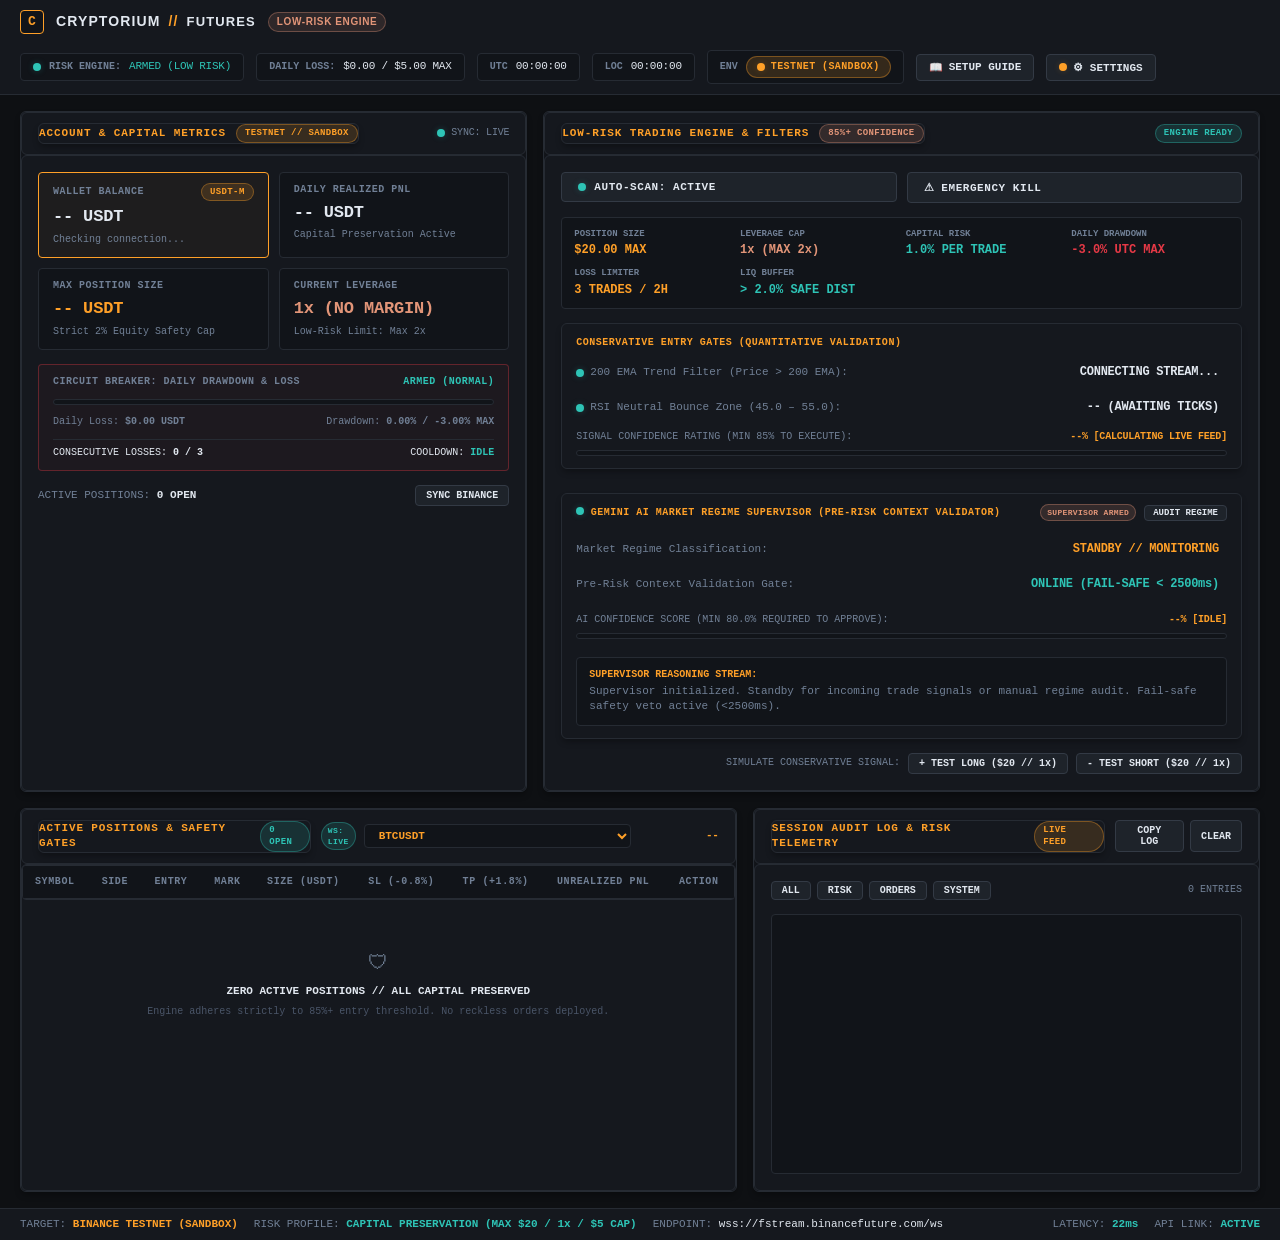
==== public/terminal.html @ e25fa03c "Fixed Gemini AI endpoint for static hosting" ====
<!DOCTYPE html>
<html lang="en">
<head>
  <meta charset="UTF-8">
  <meta name="viewport" content="width=device-width, initial-scale=1.0">
  <title>Cryptorium // Capital Preservation Futures Engine</title>
  <link rel="stylesheet" href="./styles.css">
  <style>
    /* ============================================================
       CRYPTORIUM TERMINAL - CLASSIC FINANCIAL AMBER DARK THEME
       ============================================================ */

    *, *::before, *::after {
      box-sizing: border-box;
      margin: 0;
      padding: 0;
    }

    :root {
      /* Color Palette - Financial Terminal Charcoal & Amber */
      --bg-main: #0e1013;
      --card-bg: #15181e;
      --card-border: #262b33;
      
      --text-primary: #e2e8f0;
      --text-muted: #718096;
      
      --accent-amber: #ffa028;
      --accent-amber-soft: rgba(255, 160, 40, 0.15);
      
      --status-green: #2ec4b6;
      --status-green-soft: rgba(46, 196, 182, 0.15);
      
      --status-red: #e63946;
      --status-red-soft: rgba(230, 57, 70, 0.15);
      
      --btn-bg: #1e232a;
      --btn-border: #333a45;

      /* Financial Terminal Semantic Mappings */
      --bg-primary: var(--bg-main);
      --surface-card: var(--card-bg);
      --surface-card-hover: #1A1F27;
      --surface-elevated: #1D222B;
      --surface-subtle: #111419;
      --border-panel: var(--card-border);
      --border-highlight: #3D4450;
      --border-solid: var(--card-border);
      --border-subtle: #1D222A;
      --text-secondary: var(--text-muted);
      --text-dim: #4A5568;
      --accent-amber-hover: #FFB347;
      --accent-amber-glow: rgba(255, 160, 40, 0.2);
      --accent-terracotta: #E29578;
      --accent-terracotta-hover: #EBB09B;
      --status-positive: var(--status-green);
      --status-positive-glow: rgba(46, 196, 182, 0.25);
      --status-negative: var(--status-red);
      --status-negative-glow: rgba(230, 57, 70, 0.25);

      /* Compatibility aliases for JavaScript & legacy references */
      --bg-black: var(--bg-main);
      --text-white: var(--text-primary);
      --accent-yellow: var(--accent-amber);
      --accent-yellow-hover: #FFB347;
      --accent-magenta: var(--accent-amber);
      --accent-magenta-hover: #FFB347;
      --indicator-green: var(--status-green);
      --indicator-green-glow: rgba(46, 196, 182, 0.25);
      --indicator-red: var(--status-red);
      --indicator-red-glow: rgba(230, 57, 70, 0.25);
      --indicator-amber: var(--accent-amber);

      --font-mono: 'JetBrains Mono', 'SF Mono', 'Fira Code', 'Roboto Mono', Menlo, Monaco, Consolas, monospace;
      --font-sans: -apple-system, BlinkMacSystemFont, 'Segoe UI', Roboto, Helvetica, Arial, sans-serif;
    }

    /* Base Body Styles */
    body {
      background-color: var(--bg-main) !important;
      color: var(--text-primary) !important;
      font-family: -apple-system, BlinkMacSystemFont, 'Segoe UI', Roboto, sans-serif !important;
      font-size: 13px;
      line-height: 1.4;
      min-height: 100vh;
      display: flex;
      flex-direction: column;
      overflow-x: hidden;
      -webkit-font-smoothing: antialiased;
    }

    /* Card & Panel Overhaul */
    .panel, .card, .container, div[class*="panel"], div[class*="card"] {
      background-color: var(--card-bg) !important;
      border: 1px solid var(--card-border) !important;
      border-radius: 6px !important;
      box-shadow: 0 4px 6px -1px rgba(0, 0, 0, 0.3) !important;
    }

    /* Headers & Accents */
    h1, h2, h3, .header-title, .panel-header {
      color: var(--accent-amber) !important;
      letter-spacing: 0.5px !important;
      font-weight: 600 !important;
    }

    /* Badges & Tags */
    .badge, .tag, span[class*="badge"], span[class*="status"] {
      border-radius: 4px !important;
      padding: 4px 8px !important;
      font-size: 0.75rem !important;
      font-weight: 600 !important;
    }

    /* Replace Harsh Neon Pink/Magenta with Amber Soft Pills */
    .badge-magenta, .low-risk-engine, div[class*="LOW-RISK"] {
      background-color: var(--accent-amber-soft) !important;
      color: var(--accent-amber) !important;
      border: 1px solid var(--accent-amber) !important;
    }

    /* Green Status Badges */
    .badge-green, .status-live, .status-armed {
      background-color: var(--status-green-soft) !important;
      color: var(--status-green) !important;
      border: 1px solid var(--status-green) !important;
    }

    /* Red / Circuit Breaker Badges */
    .badge-red, .status-tripped, .status-error {
      background-color: var(--status-red-soft) !important;
      color: var(--status-red) !important;
      border: 1px solid var(--status-red) !important;
    }

    /* Console Log Container */
    .console-log, #console-log, .log-container {
      background-color: #090a0c !important;
      border: 1px solid var(--card-border) !important;
      color: var(--text-primary) !important;
      border-radius: 4px !important;
    }

    /* Buttons */
    button {
      background-color: var(--btn-bg) !important;
      color: var(--text-primary) !important;
      border: 1px solid var(--btn-border) !important;
      border-radius: 4px !important;
      transition: all 0.2s ease !important;
    }

    button:hover {
      background-color: var(--card-border) !important;
      border-color: var(--accent-amber) !important;
      color: var(--accent-amber) !important;
    }

    /* Remove Stark Neon Yellow Outlines */
    * {
      outline-color: var(--accent-amber) !important;
    }

    /* Monospace Utility */
    .mono {
      font-family: var(--font-mono);
      font-variant-numeric: tabular-nums;
      letter-spacing: -0.02em;
    }

    /* Status LED Indicators */
    .led {
      width: 8px;
      height: 8px;
      border-radius: 50%;
      display: inline-block;
      position: relative;
      flex-shrink: 0;
    }

    .led.led-green {
      background-color: var(--status-positive);
      box-shadow: 0 0 6px var(--status-positive-glow);
    }

    .led.led-red {
      background-color: var(--status-negative);
      box-shadow: 0 0 6px var(--status-negative-glow);
    }

    .led.led-amber {
      background-color: var(--accent-amber);
      box-shadow: 0 0 6px var(--accent-amber-glow);
    }

    .led.pulse {
      animation: ledPulse 1.6s infinite ease-in-out;
    }

    @keyframes ledPulse {
      0%, 100% { opacity: 1; transform: scale(1); }
      50% { opacity: 0.45; transform: scale(0.85); }
    }

    /* Top Terminal Header */
    #topHeader {
      background-color: var(--surface-card);
      border-bottom: 1px solid var(--border-panel);
      padding: 10px 20px;
      display: flex;
      flex-wrap: wrap;
      align-items: center;
      justify-content: space-between;
      gap: 16px;
      position: sticky;
      top: 0;
      z-index: 50;
    }

    .header-branding {
      display: flex;
      align-items: center;
      gap: 12px;
    }

    .logo-symbol {
      width: 24px;
      height: 24px;
      border: 1px solid var(--accent-amber);
      background: var(--surface-subtle);
      border-radius: 4px;
      display: flex;
      align-items: center;
      justify-content: center;
      font-family: var(--font-mono);
      font-weight: 800;
      color: var(--accent-amber);
      font-size: 13px;
    }

    .logo-text {
      font-size: 14px;
      font-weight: 800;
      letter-spacing: 0.08em;
      color: var(--text-primary);
      text-transform: uppercase;
      display: flex;
      align-items: center;
      gap: 8px;
    }

    .logo-accent {
      color: var(--accent-amber);
    }

    .logo-sub {
      font-size: 10px;
      color: var(--accent-terracotta);
      font-weight: 700;
      letter-spacing: 0.06em;
      border: 1px solid rgba(226, 149, 120, 0.35);
      padding: 2px 8px;
      border-radius: 9999px;
      background: rgba(226, 149, 120, 0.12);
    }

    .header-telemetry {
      display: flex;
      align-items: center;
      gap: 12px;
      flex-wrap: wrap;
    }

    .telemetry-item {
      display: flex;
      align-items: center;
      gap: 8px;
      background: var(--surface-subtle);
      border: 1px solid var(--border-panel);
      padding: 5px 12px;
      border-radius: 4px;
      font-size: 11px;
      font-family: var(--font-mono);
      transition: border-color 0.15s ease;
    }

    .telemetry-label {
      color: var(--text-secondary);
      font-weight: 600;
      text-transform: uppercase;
      font-size: 10px;
    }

    .telemetry-value {
      color: var(--text-primary);
      font-weight: 600;
    }

    /* Main Page Environment Indicator Badge */
    .telemetry-env {
      cursor: pointer;
      user-select: none;
    }

    .telemetry-env:hover {
      border-color: var(--border-highlight);
    }

    /* Status Badges - Soft Pill Badges */
    .env-badge {
      display: inline-flex;
      align-items: center;
      gap: 6px;
      padding: 3px 10px;
      border-radius: 9999px;
      font-family: var(--font-mono);
      font-size: 10px;
      font-weight: 700;
      letter-spacing: 0.04em;
      text-transform: uppercase;
    }

    .env-badge-testnet {
      background-color: rgba(255, 160, 40, 0.15);
      border: 1px solid rgba(255, 160, 40, 0.35);
      color: var(--accent-amber);
    }

    .env-badge-prod {
      background-color: rgba(230, 57, 70, 0.15);
      border: 1px solid rgba(230, 57, 70, 0.35);
      color: var(--status-negative);
    }

    .settings-toggle-btn {
      background: var(--surface-subtle);
      border: 1px solid var(--border-panel);
      color: var(--accent-amber);
      padding: 6px 12px;
      border-radius: 4px;
      cursor: pointer;
      font-size: 11px;
      font-family: var(--font-mono);
      font-weight: 700;
      display: flex;
      align-items: center;
      gap: 6px;
      transition: all 0.15s ease;
    }

    .settings-toggle-btn:hover {
      border-color: var(--accent-amber);
      background: var(--surface-elevated);
      color: #ffffff;
    }

    /* Main Dashboard Layout */
    #mainContent {
      flex: 1;
      padding: 16px 20px;
      display: grid;
      grid-template-columns: repeat(12, 1fr);
      gap: 16px;
      max-width: 1720px;
      width: 100%;
      margin: 0 auto;
    }

    /* Card Containers */
    .card {
      background-color: var(--surface-card);
      border: 1px solid var(--border-panel);
      border-radius: 4px;
      display: flex;
      flex-direction: column;
      overflow: hidden;
      transition: border-color 0.15s ease;
    }

    .card:hover {
      border-color: var(--border-highlight);
    }

    .card-header {
      background-color: var(--surface-card);
      border-bottom: 1px solid var(--border-panel);
      padding: 10px 16px;
      display: flex;
      align-items: center;
      justify-content: space-between;
      gap: 10px;
    }

    .card-title-group {
      display: flex;
      align-items: center;
      gap: 10px;
    }

    .card-title {
      font-size: 11px;
      font-weight: 800;
      letter-spacing: 0.08em;
      color: var(--accent-amber);
      text-transform: uppercase;
      font-family: var(--font-mono);
    }

    .card-tag {
      font-size: 9px;
      font-family: var(--font-mono);
      font-weight: 700;
      padding: 2px 8px;
      border-radius: 9999px;
      letter-spacing: 0.04em;
      display: inline-flex;
      align-items: center;
      gap: 4px;
      text-transform: uppercase;
    }

    .card-tag-yellow, .card-tag-amber {
      background: rgba(255, 160, 40, 0.15);
      border: 1px solid rgba(255, 160, 40, 0.35);
      color: var(--accent-amber);
    }

    .card-tag-magenta, .card-tag-terracotta {
      background: rgba(226, 149, 120, 0.15);
      border: 1px solid rgba(226, 149, 120, 0.35);
      color: var(--accent-terracotta);
    }

    .card-tag-green {
      background: rgba(46, 196, 182, 0.15);
      border: 1px solid rgba(46, 196, 182, 0.35);
      color: var(--status-positive);
    }

    .card-tag-red {
      background: rgba(230, 57, 70, 0.15);
      border: 1px solid rgba(230, 57, 70, 0.35);
      color: var(--status-negative);
    }

    .card-body {
      padding: 16px;
      flex: 1;
      display: flex;
      flex-direction: column;
      gap: 14px;
    }

    /* Grid Span Assignments */
    #cardAccountMetrics { grid-column: span 12; }
    #cardRiskEngine { grid-column: span 12; }
    #cardPositions { grid-column: span 12; }
    #cardAuditLogs { grid-column: span 12; }

    @media (min-width: 1080px) {
      #cardAccountMetrics { grid-column: span 5; }
      #cardRiskEngine { grid-column: span 7; }
      #cardPositions { grid-column: span 7; }
      #cardAuditLogs { grid-column: span 5; }
    }

    @media (min-width: 1440px) {
      #cardAccountMetrics { grid-column: span 4; }
      #cardRiskEngine { grid-column: span 8; }
      #cardPositions { grid-column: span 7; }
      #cardAuditLogs { grid-column: span 5; }
    }

    /* Metric Grid Boxes */
    .metric-grid {
      display: grid;
      grid-template-columns: repeat(2, 1fr);
      gap: 10px;
    }

    .metric-box {
      background: var(--surface-subtle);
      border: 1px solid var(--border-panel);
      padding: 10px 14px;
      border-radius: 4px;
      display: flex;
      flex-direction: column;
      gap: 4px;
      transition: border-color 0.15s ease;
    }

    /* Solid amber ONLY for active highlight card */
    .metric-box.highlight-box {
      border: 1px solid var(--accent-amber);
      background: rgba(255, 160, 40, 0.04);
    }

    .metric-box.danger-box {
      border: 1px solid rgba(230, 57, 70, 0.35);
      background: rgba(230, 57, 70, 0.04);
    }

    .metric-label {
      font-size: 10px;
      text-transform: uppercase;
      letter-spacing: 0.05em;
      color: var(--text-secondary);
      font-family: var(--font-mono);
      font-weight: 600;
      display: flex;
      align-items: center;
      justify-content: space-between;
    }

    /* Large numeric values: Off-white #E2E8F0 with subtle weight */
    .metric-val {
      font-size: 17px;
      font-weight: 700;
      color: var(--text-primary);
      font-family: var(--font-mono);
      letter-spacing: -0.01em;
    }

    .metric-val.green { color: var(--status-positive); }
    .metric-val.red { color: var(--status-negative); }
    .metric-val.yellow { color: var(--accent-amber); }
    .metric-val.magenta { color: var(--accent-terracotta); }

    .metric-sub {
      font-size: 10px;
      color: var(--text-secondary);
      font-family: var(--font-mono);
    }

    /* Progress & Circuit Breaker Bars */
    .progress-track {
      width: 100%;
      height: 6px;
      background: var(--surface-subtle);
      border: 1px solid var(--border-panel);
      border-radius: 9999px;
      overflow: hidden;
      position: relative;
    }

    .progress-fill {
      height: 100%;
      background: var(--accent-amber);
      border-radius: 9999px;
      transition: width 0.3s ease, background 0.3s ease;
    }

    .progress-fill.danger {
      background: var(--status-negative);
    }

    /* Primary Action Buttons */
    .btn-action-row {
      display: flex;
      align-items: center;
      gap: 10px;
      flex-wrap: wrap;
    }

    .btn-control {
      font-family: var(--font-mono);
      font-size: 11px;
      font-weight: 700;
      letter-spacing: 0.05em;
      padding: 8px 16px;
      border-radius: 4px;
      cursor: pointer;
      display: inline-flex;
      align-items: center;
      gap: 8px;
      text-transform: uppercase;
      transition: all 0.15s ease;
    }

    .btn-auto-scan {
      background: var(--surface-subtle);
      border: 1px solid var(--accent-amber);
      color: var(--accent-amber);
      flex: 1;
      min-width: 160px;
    }

    .btn-auto-scan:hover {
      background: rgba(255, 160, 40, 0.12);
    }

    .btn-auto-scan.active {
      background: var(--accent-amber);
      color: var(--bg-primary);
      border-color: var(--accent-amber);
    }

    .btn-emergency-kill {
      background: var(--surface-subtle);
      border: 1px solid var(--status-negative);
      color: var(--status-negative);
      flex: 1;
      min-width: 160px;
    }

    .btn-emergency-kill:hover {
      background: var(--status-negative);
      color: #ffffff;
      box-shadow: 0 0 12px var(--status-negative-glow);
    }

    .btn-subtle {
      background: var(--surface-card);
      border: 1px solid var(--border-panel);
      color: var(--text-primary);
      font-family: var(--font-mono);
      font-size: 10px;
      font-weight: 600;
      padding: 4px 10px;
      border-radius: 4px;
      cursor: pointer;
      transition: all 0.15s ease;
    }

    .btn-subtle:hover {
      border-color: var(--accent-amber);
      color: var(--accent-amber);
    }

    /* Risk Rules Box (Low-Risk Model Display) */
    .rules-grid {
      display: grid;
      grid-template-columns: repeat(auto-fit, minmax(130px, 1fr));
      gap: 8px;
      background: var(--surface-subtle);
      border: 1px solid var(--border-panel);
      padding: 10px 12px;
      border-radius: 4px;
    }

    .rule-chip {
      display: flex;
      flex-direction: column;
      gap: 2px;
    }

    .rule-title {
      font-size: 9px;
      font-weight: 700;
      color: var(--text-secondary);
      text-transform: uppercase;
      font-family: var(--font-mono);
    }

    .rule-val {
      font-size: 12px;
      font-weight: 700;
      color: var(--accent-amber);
      font-family: var(--font-mono);
    }

    .rule-val.magenta {
      color: var(--accent-terracotta);
    }

    .rule-val.green {
      color: var(--status-positive);
    }

    /* Entry Filter & Confidence Indicator */
    .filter-panel {
      background: var(--surface-subtle);
      border: 1px solid var(--border-panel);
      padding: 12px 14px;
      border-radius: 4px;
      display: flex;
      flex-direction: column;
      gap: 10px;
    }

    .filter-row {
      display: flex;
      align-items: center;
      justify-content: space-between;
      font-family: var(--font-mono);
      font-size: 11px;
    }

    .filter-name {
      color: var(--text-secondary);
      display: flex;
      align-items: center;
      gap: 6px;
    }

    .filter-status {
      font-weight: 700;
    }

    .filter-status.green { color: var(--status-positive); }
    .filter-status.yellow { color: var(--accent-amber); }
    .filter-status.red { color: var(--status-negative); }

    .confidence-meter-wrap {
      display: flex;
      flex-direction: column;
      gap: 6px;
    }

    .confidence-meter-header {
      display: flex;
      align-items: center;
      justify-content: space-between;
      font-size: 10px;
      font-family: var(--font-mono);
    }

    .confidence-val {
      font-weight: 700;
      color: var(--accent-amber);
    }

    /* High-Density Positions Table */
    .table-container {
      width: 100%;
      overflow-x: auto;
      border: 1px solid var(--border-panel);
      background: var(--surface-card);
      border-radius: 4px;
    }

    table.terminal-table {
      width: 100%;
      border-collapse: collapse;
      font-family: var(--font-mono);
      font-size: 11px;
      text-align: left;
    }

    table.terminal-table th {
      background: var(--surface-subtle);
      color: var(--text-secondary);
      font-weight: 700;
      font-size: 10px;
      letter-spacing: 0.06em;
      text-transform: uppercase;
      padding: 9px 12px;
      border-bottom: 1px solid var(--border-panel);
      white-space: nowrap;
    }

    table.terminal-table td {
      padding: 10px 12px;
      border-bottom: 1px solid #1C212A;
      color: var(--text-primary);
      white-space: nowrap;
    }

    table.terminal-table tr:hover td {
      background: var(--surface-card-hover);
    }

    .side-badge {
      font-size: 9px;
      font-weight: 700;
      padding: 2px 8px;
      border-radius: 9999px;
      text-transform: uppercase;
      letter-spacing: 0.04em;
    }

    .side-badge.long {
      background: rgba(46, 196, 182, 0.15);
      border: 1px solid rgba(46, 196, 182, 0.35);
      color: var(--status-positive);
    }

    .side-badge.short {
      background: rgba(230, 57, 70, 0.15);
      border: 1px solid rgba(230, 57, 70, 0.35);
      color: var(--status-negative);
    }

    .btn-close-pos {
      background: transparent;
      border: 1px solid var(--border-panel);
      color: var(--text-secondary);
      font-family: var(--font-mono);
      font-size: 9px;
      font-weight: 700;
      padding: 3px 8px;
      border-radius: 3px;
      cursor: pointer;
      transition: all 0.15s ease;
    }

    .btn-close-pos:hover {
      border-color: var(--status-negative);
      color: var(--status-negative);
      background: rgba(230, 57, 70, 0.1);
    }

    .empty-state {
      padding: 36px 16px;
      text-align: center;
      color: var(--text-secondary);
      font-family: var(--font-mono);
      font-size: 11px;
      display: flex;
      flex-direction: column;
      align-items: center;
      gap: 6px;
    }

    .empty-state-icon {
      font-size: 20px;
      color: var(--text-muted);
    }

    /* Console-Style Scrolling Session Audit Log */
    .audit-terminal {
      background: var(--surface-subtle);
      border: 1px solid var(--border-panel);
      padding: 10px 14px;
      border-radius: 4px;
      height: 260px;
      overflow-y: auto;
      font-family: var(--font-mono);
      font-size: 11px;
      display: flex;
      flex-direction: column;
      gap: 6px;
    }

    .log-line {
      display: flex;
      align-items: flex-start;
      gap: 8px;
      line-height: 1.4;
      word-break: break-all;
    }

    .log-time {
      color: var(--text-dim);
      flex-shrink: 0;
      font-size: 10px;
    }

    .log-tag {
      font-size: 9px;
      font-weight: 700;
      padding: 1px 6px;
      border-radius: 9999px;
      flex-shrink: 0;
      letter-spacing: 0.04em;
    }

    .log-tag.SYSTEM { background: rgba(113, 128, 150, 0.15); color: var(--text-secondary); border: 1px solid rgba(113, 128, 150, 0.25); }
    .log-tag.SCAN   { background: rgba(255, 160, 40, 0.15); color: var(--accent-amber); border: 1px solid rgba(255, 160, 40, 0.25); }
    .log-tag.RISK   { background: rgba(226, 149, 120, 0.15); color: var(--accent-terracotta); border: 1px solid rgba(226, 149, 120, 0.25); }
    .log-tag.ORDER  { background: rgba(46, 196, 182, 0.15); color: var(--status-positive); border: 1px solid rgba(46, 196, 182, 0.25); }
    .log-tag.KILL   { background: rgba(230, 57, 70, 0.15); color: var(--status-negative); border: 1px solid rgba(230, 57, 70, 0.25); }
    .log-tag.AUTH   { background: rgba(255, 160, 40, 0.12); color: var(--text-primary); border: 1px solid rgba(255, 160, 40, 0.25); }
    .log-tag.AI     { background: rgba(226, 149, 120, 0.15); color: var(--accent-terracotta); border: 1px solid rgba(226, 149, 120, 0.25); }

    .log-msg {
      color: var(--text-primary);
      flex: 1;
    }

    .log-msg.warn { color: var(--accent-amber); }
    .log-msg.danger { color: var(--status-negative); font-weight: 700; }
    .log-msg.success { color: var(--status-positive); }
    .log-msg.info { color: #A0AEC0; }

    /* Controls row in Card 4 */
    .log-controls {
      display: flex;
      align-items: center;
      justify-content: space-between;
      gap: 8px;
      flex-wrap: wrap;
    }

    .log-filters {
      display: flex;
      gap: 6px;
    }

    .log-filter-btn {
      background: var(--surface-subtle);
      border: 1px solid var(--border-panel);
      color: var(--text-secondary);
      font-family: var(--font-mono);
      font-size: 10px;
      font-weight: 700;
      padding: 3px 10px;
      border-radius: 9999px;
      cursor: pointer;
      transition: all 0.15s ease;
    }

    .log-filter-btn:hover {
      border-color: var(--border-highlight);
      color: var(--text-primary);
    }

    /* Active filter tab: Solid amber highlight */
    .log-filter-btn.active {
      border-color: var(--accent-amber);
      color: var(--accent-amber);
      background: rgba(255, 160, 40, 0.12);
    }

    /* Symbol Selector Dropdown */
    .symbol-select-wrap {
      display: flex;
      align-items: center;
      gap: 8px;
    }

    .terminal-select {
      background: var(--surface-subtle);
      border: 1px solid var(--border-panel);
      color: var(--accent-amber);
      font-family: var(--font-mono);
      font-size: 11px;
      font-weight: 700;
      padding: 4px 10px;
      border-radius: 4px;
      outline: none;
      cursor: pointer;
    }

    .terminal-select:focus {
      border-color: var(--accent-amber);
    }

    /* System Status Bar (Bottom) */
    #systemStatusBar {
      background-color: var(--surface-card);
      border-top: 1px solid var(--border-panel);
      padding: 8px 20px;
      display: flex;
      align-items: center;
      justify-content: space-between;
      font-family: var(--font-mono);
      font-size: 11px;
      color: var(--text-secondary);
      gap: 16px;
      flex-wrap: wrap;
      margin-top: auto;
    }

    .status-left, .status-right {
      display: flex;
      align-items: center;
      gap: 16px;
      flex-wrap: wrap;
    }

    /* Dedicated Settings Modal Overlay & Drawer */
    .settings-modal-overlay {
      position: fixed;
      inset: 0;
      background: rgba(14, 16, 19, 0.88);
      backdrop-filter: blur(6px);
      -webkit-backdrop-filter: blur(6px);
      display: flex;
      align-items: center;
      justify-content: center;
      z-index: 9999;
      opacity: 0;
      pointer-events: none;
      transition: opacity 0.15s ease;
      padding: 16px;
    }

    .settings-modal-overlay.open {
      opacity: 1;
      pointer-events: auto;
    }

    /* Onboarding Setup Modal Overlay (#0E1013 with 85% opacity backdrop) */
    .onboarding-modal-overlay {
      position: fixed;
      inset: 0;
      background: rgba(14, 16, 19, 0.88);
      backdrop-filter: blur(6px);
      -webkit-backdrop-filter: blur(6px);
      display: flex;
      align-items: center;
      justify-content: center;
      z-index: 10001;
      opacity: 0;
      pointer-events: none;
      transition: opacity 0.2s ease;
      padding: 16px;
    }

    .onboarding-modal-overlay.open {
      opacity: 1;
      pointer-events: auto;
    }

    .onboarding-modal-card {
      background: var(--surface-card);
      border: 1px solid var(--border-panel);
      border-radius: 6px;
      width: 100%;
      max-width: 680px;
      max-height: 90vh;
      box-shadow: 0 25px 50px -12px rgba(0, 0, 0, 0.75), 0 0 0 1px var(--border-panel);
      display: flex;
      flex-direction: column;
      overflow: hidden;
      transform: translateY(16px) scale(0.98);
      transition: transform 0.2s cubic-bezier(0.16, 1, 0.3, 1);
    }

    .onboarding-modal-overlay.open .onboarding-modal-card {
      transform: translateY(0) scale(1);
    }

    .onboarding-header {
      display: flex;
      align-items: center;
      justify-content: space-between;
      padding: 16px 20px;
      background: var(--surface-card);
      border-bottom: 1px solid var(--border-panel);
    }

    .onboarding-tag {
      font-size: 10px;
      font-weight: 700;
      letter-spacing: 0.08em;
      color: var(--accent-terracotta);
      font-family: var(--font-mono);
      margin-bottom: 4px;
      display: flex;
      align-items: center;
      gap: 6px;
    }

    .onboarding-title {
      font-size: 15px;
      font-weight: 800;
      letter-spacing: 0.04em;
      color: var(--accent-amber);
      margin: 0;
      font-family: var(--font-mono);
    }

    .onboarding-body {
      padding: 20px;
      display: flex;
      flex-direction: column;
      gap: 16px;
      overflow-y: auto;
      color: var(--text-primary);
      font-size: 12px;
      line-height: 1.6;
    }

    .onboarding-section {
      background: var(--surface-subtle);
      border: 1px solid var(--border-panel);
      border-radius: 4px;
      padding: 14px 16px;
      display: flex;
      flex-direction: column;
      gap: 10px;
    }

    .onboarding-section-title {
      font-size: 12px;
      font-weight: 700;
      color: var(--accent-amber);
      font-family: var(--font-mono);
      letter-spacing: 0.05em;
      display: flex;
      align-items: center;
      gap: 8px;
    }

    .onboarding-steps-list {
      list-style: none;
      padding: 0;
      margin: 0;
      display: flex;
      flex-direction: column;
      gap: 10px;
    }

    .onboarding-step-item {
      display: flex;
      align-items: flex-start;
      gap: 10px;
      font-size: 12px;
      color: var(--text-primary);
    }

    .step-num {
      background: var(--surface-card);
      border: 1px solid var(--accent-amber);
      color: var(--accent-amber);
      font-family: var(--font-mono);
      font-size: 10px;
      font-weight: 700;
      min-width: 20px;
      height: 20px;
      border-radius: 9999px;
      display: flex;
      align-items: center;
      justify-content: center;
      flex-shrink: 0;
      margin-top: 2px;
    }

    .step-num.magenta {
      border-color: var(--accent-terracotta);
      color: var(--accent-terracotta);
    }

    .step-num.green {
      border-color: var(--status-positive);
      color: var(--status-positive);
    }

    .callout-magenta {
      color: var(--accent-terracotta);
      font-weight: 700;
    }

    .callout-yellow {
      color: var(--accent-amber);
      font-weight: 700;
    }

    .callout-green {
      color: var(--status-positive);
      font-weight: 700;
    }

    .callout-red {
      color: var(--status-negative);
      font-weight: 700;
    }

    .onboarding-footer {
      padding: 14px 20px;
      background: var(--surface-card);
      border-top: 1px solid var(--border-panel);
      display: flex;
      align-items: center;
    }

    .btn-dismiss-onboarding {
      background: var(--accent-amber);
      color: var(--bg-primary);
      border: 1px solid var(--accent-amber);
      font-family: var(--font-mono);
      font-size: 12px;
      font-weight: 700;
      letter-spacing: 0.05em;
      padding: 10px 20px;
      border-radius: 4px;
      cursor: pointer;
      transition: all 0.15s ease;
      width: 100%;
      text-align: center;
      display: flex;
      align-items: center;
      justify-content: center;
      gap: 8px;
    }

    .btn-dismiss-onboarding:hover {
      background: var(--accent-amber-hover);
      box-shadow: 0 0 14px var(--accent-amber-glow);
    }

    .btn-guide-toggle {
      background: var(--surface-subtle);
      border: 1px solid var(--border-panel);
      color: var(--accent-amber);
      font-family: var(--font-mono);
      font-size: 11px;
      font-weight: 700;
      padding: 6px 12px;
      border-radius: 4px;
      cursor: pointer;
      display: flex;
      align-items: center;
      gap: 6px;
      transition: all 0.15s ease;
    }

    .btn-guide-toggle:hover {
      background: var(--surface-elevated);
      border-color: var(--accent-amber);
      color: #ffffff;
    }

    .settings-modal-card {
      background: var(--surface-card);
      border: 1px solid var(--border-panel);
      border-radius: 6px;
      width: 100%;
      max-width: 640px;
      max-height: 90vh;
      box-shadow: 0 20px 40px rgba(0, 0, 0, 0.75), 0 0 0 1px var(--border-panel);
      display: flex;
      flex-direction: column;
      overflow: hidden;
      transform: translateY(12px) scale(0.98);
      transition: transform 0.15s cubic-bezier(0.16, 1, 0.3, 1);
    }

    .settings-modal-overlay.open .settings-modal-card {
      transform: translateY(0) scale(1);
    }

    .settings-modal-header {
      display: flex;
      align-items: center;
      justify-content: space-between;
      padding: 14px 18px;
      background: var(--surface-card);
      border-bottom: 1px solid var(--border-panel);
    }

    .settings-modal-tag {
      font-size: 10px;
      font-weight: 700;
      letter-spacing: 0.08em;
      color: var(--accent-amber);
      font-family: var(--font-mono);
      margin-bottom: 2px;
    }

    .settings-modal-title {
      font-size: 14px;
      font-weight: 800;
      letter-spacing: 0.03em;
      color: var(--text-primary);
      margin: 0;
    }

    .settings-modal-subtitle {
      font-size: 11px;
      color: var(--text-secondary);
      font-family: var(--font-mono);
      margin-top: 2px;
    }

    .settings-modal-close-btn {
      background: transparent;
      border: 1px solid var(--border-panel);
      color: var(--text-secondary);
      width: 28px;
      height: 28px;
      border-radius: 4px;
      cursor: pointer;
      display: flex;
      align-items: center;
      justify-content: center;
      font-size: 13px;
      font-family: var(--font-mono);
      transition: all 0.15s ease;
    }

    .settings-modal-close-btn:hover {
      background: var(--surface-subtle);
      border-color: var(--status-negative);
      color: var(--status-negative);
    }

    .settings-modal-body {
      padding: 18px;
      display: flex;
      flex-direction: column;
      gap: 16px;
      overflow-y: auto;
    }

    .settings-section-title {
      font-size: 11px;
      font-weight: 700;
      text-transform: uppercase;
      letter-spacing: 0.06em;
      color: var(--accent-amber);
      font-family: var(--font-mono);
      margin-bottom: 10px;
      display: flex;
      align-items: center;
      gap: 6px;
    }

    .env-cards-grid {
      display: grid;
      grid-template-columns: 1fr 1fr;
      gap: 10px;
    }

    @media (max-width: 600px) {
      .env-cards-grid {
        grid-template-columns: 1fr;
      }
    }

    .env-card {
      background: var(--surface-subtle);
      border: 1px solid var(--border-panel);
      border-radius: 4px;
      padding: 12px 14px;
      cursor: pointer;
      transition: all 0.15s ease;
      display: flex;
      flex-direction: column;
      gap: 6px;
    }

    .env-card:hover {
      border-color: var(--border-highlight);
    }

    .env-card.active#envCardTestnet {
      border-color: var(--accent-amber);
      background: rgba(255, 160, 40, 0.06);
    }

    .env-card.active#envCardProduction {
      border-color: var(--status-negative);
      background: rgba(230, 57, 70, 0.08);
    }

    .env-card-header {
      display: flex;
      align-items: center;
      justify-content: space-between;
    }

    .env-card-badge-wrap {
      display: flex;
      align-items: center;
      gap: 6px;
    }

    .env-card-name {
      font-size: 11px;
      font-weight: 700;
      letter-spacing: 0.04em;
      font-family: var(--font-mono);
      color: var(--text-primary);
    }

    .env-card-active-pill {
      font-size: 9px;
      font-family: var(--font-mono);
      font-weight: 700;
      letter-spacing: 0.04em;
      padding: 2px 8px;
      border-radius: 9999px;
      background: rgba(255, 160, 40, 0.15);
      border: 1px solid rgba(255, 160, 40, 0.35);
      color: var(--accent-amber);
    }

    .env-card.active#envCardProduction .env-card-active-pill {
      background: rgba(230, 57, 70, 0.15);
      border: 1px solid rgba(230, 57, 70, 0.35);
      color: var(--status-negative);
    }

    .env-card-endpoint {
      font-size: 10px;
      font-family: var(--font-mono);
      color: var(--text-secondary);
    }

    .env-card-desc {
      font-size: 11px;
      color: var(--text-secondary);
      line-height: 1.4;
    }

    .env-alert-banner {
      display: none;
      background: rgba(230, 57, 70, 0.12);
      border: 1px solid rgba(230, 57, 70, 0.35);
      border-radius: 4px;
      padding: 10px 14px;
      font-size: 11px;
      color: #FFAAA6;
      font-family: var(--font-mono);
      line-height: 1.4;
      gap: 10px;
      align-items: flex-start;
      margin-top: 10px;
    }

    .env-alert-banner.show {
      display: flex;
    }

    .field-group {
      display: flex;
      flex-direction: column;
      gap: 6px;
    }

    .field-label {
      font-size: 10px;
      font-weight: 700;
      color: var(--text-secondary);
      font-family: var(--font-mono);
      letter-spacing: 0.05em;
    }

    .input-wrapper {
      position: relative;
      display: flex;
      align-items: center;
    }

    .terminal-input {
      width: 100%;
      background: var(--surface-subtle);
      border: 1px solid var(--border-panel);
      color: var(--text-primary);
      font-family: var(--font-mono);
      font-size: 12px;
      padding: 8px 36px 8px 12px;
      border-radius: 4px;
      outline: none;
      transition: border-color 0.15s ease;
    }

    .terminal-input:focus {
      border-color: var(--accent-amber);
    }

    .btn-toggle-mask {
      position: absolute;
      right: 8px;
      background: transparent;
      border: none;
      color: var(--text-secondary);
      cursor: pointer;
      font-size: 13px;
      padding: 2px;
    }

    .btn-toggle-mask:hover {
      color: var(--accent-amber);
    }

    .settings-security-note {
      font-size: 11px;
      color: var(--text-secondary);
      line-height: 1.4;
      background: var(--surface-subtle);
      border: 1px solid var(--border-panel);
      border-radius: 4px;
      padding: 10px 12px;
      margin-top: 10px;
    }

    .settings-status-box {
      display: flex;
      align-items: center;
      justify-content: space-between;
      flex-wrap: wrap;
      gap: 10px;
      background: var(--surface-subtle);
      border: 1px solid var(--border-panel);
      border-radius: 4px;
      padding: 10px 14px;
    }

    .credentials-status-text {
      font-size: 11px;
      color: var(--text-secondary);
      font-family: var(--font-mono);
      display: flex;
      align-items: center;
      gap: 6px;
    }

    .btn-ping-test {
      background: var(--surface-subtle);
      border: 1px solid var(--border-panel);
      color: var(--accent-amber);
      font-family: var(--font-mono);
      font-size: 11px;
      font-weight: 700;
      padding: 6px 12px;
      border-radius: 4px;
      cursor: pointer;
      transition: all 0.15s ease;
    }

    .btn-ping-test:hover {
      border-color: var(--accent-amber);
      background: var(--surface-elevated);
      color: #ffffff;
    }

    .settings-modal-footer {
      display: flex;
      align-items: center;
      justify-content: space-between;
      padding: 12px 18px;
      background: var(--surface-card);
      border-top: 1px solid var(--border-panel);
      gap: 10px;
    }

    .btn-save-apply {
      background: var(--accent-amber);
      color: var(--bg-primary);
      border: 1px solid var(--accent-amber);
      font-family: var(--font-mono);
      font-size: 11px;
      font-weight: 700;
      padding: 8px 16px;
      border-radius: 4px;
      cursor: pointer;
      transition: all 0.15s ease;
    }

    .btn-save-apply:hover {
      background: var(--accent-amber-hover);
      box-shadow: 0 0 12px var(--accent-amber-glow);
    }

    .btn-clear-keys {
      background: transparent;
      border: 1px solid var(--border-panel);
      color: var(--text-secondary);
      font-family: var(--font-mono);
      font-size: 11px;
      font-weight: 700;
      padding: 8px 14px;
      border-radius: 4px;
      cursor: pointer;
      transition: all 0.15s ease;
    }

    .btn-clear-keys:hover {
      border-color: var(--status-negative);
      color: var(--status-negative);
    }
  </style>
</head>
<body>

  <!-- ============================================================
       TOP APPLICATION HEADER
       Branding, Telemetry, UTC/Local Clocks, ENV Indicator, Settings
       ============================================================ -->
  <header id="topHeader">
    <div class="header-branding">
      <div class="logo-symbol">C</div>
      <div class="logo-text">
        <span>CRYPTORIUM</span>
        <span class="logo-accent">//</span>
        <span style="font-size: 13px; font-weight: 600; color: var(--text-white);">FUTURES</span>
      </div>
      <div class="logo-sub">LOW-RISK ENGINE</div>
    </div>

    <div class="header-telemetry">
      <!-- Engine Armed Status -->
      <div class="telemetry-item" id="telemetryStatusItem" title="Low-Risk Capital Preservation Engine Active">
        <span id="engineStatusLed" class="led led-green pulse"></span>
        <span class="telemetry-label">RISK ENGINE:</span>
        <span class="telemetry-val mono" id="engineStatusVal" style="color: var(--indicator-green);">ARMED (LOW RISK)</span>
      </div>

      <!-- Circuit Breaker Loss Tracker -->
      <div class="telemetry-item" title="Daily Loss Limit: $5.00 USDT Circuit Breaker">
        <span class="telemetry-label">DAILY LOSS:</span>
        <span class="telemetry-val mono" id="headerLossTracker">$0.00 / $5.00 MAX</span>
      </div>

      <!-- UTC & Local Clocks -->
      <div class="telemetry-item">
        <span class="telemetry-label">UTC</span>
        <span class="telemetry-val mono" id="utcClock">00:00:00</span>
      </div>

      <div class="telemetry-item">
        <span class="telemetry-label">LOC</span>
        <span class="telemetry-val mono" id="localClock">00:00:00</span>
      </div>

      <!-- Main Page Environment Indicator Badge -->
      <div class="telemetry-item telemetry-env" id="telemetryEnvBadge" role="button" tabindex="0" title="Active Execution Environment: Click to open Settings">
        <span class="telemetry-label">ENV</span>
        <div class="env-badge env-badge-testnet" id="mainEnvBadge">
          <span class="led led-amber" id="mainEnvLed"></span>
          <span id="mainEnvText">TESTNET (SANDBOX)</span>
        </div>
      </div>

      <!-- Setup Guide Button -->
      <button class="btn-guide-toggle" id="btnOpenSetupGuide" type="button" title="View Onboarding Quick Start Guide">
        <span>📖</span>
        <span>SETUP GUIDE</span>
      </button>

      <!-- Settings Button -->
      <button class="settings-toggle-btn" id="btnOpenSettings" type="button" title="Configure Binance API Keys & Target Environment">
        <span id="credentialsLed" class="led led-amber"></span>
        <span id="btnToggleSettingsLabel">⚙ SETTINGS</span>
      </button>
    </div>
  </header>

  <!-- ============================================================
       MAIN DASHBOARD GRID (Cards 1, 2, 3, 4)
       ============================================================ -->
  <main id="mainContent">

    <!-- ------------------------------------------------------------
         CARD 1: ACCOUNT & CAPITAL PRESERVATION METRICS
         ------------------------------------------------------------ -->
    <section class="card" id="cardAccountMetrics">
      <div class="card-header">
        <div class="card-title-group">
          <span class="card-title">ACCOUNT & CAPITAL METRICS</span>
          <span class="card-tag card-tag-yellow" id="metricsEnvTag">TESTNET // SANDBOX</span>
        </div>
        <div style="display: flex; align-items: center; gap: 6px;">
          <span class="led led-green"></span>
          <span class="mono" style="font-size: 10px; color: var(--text-muted);" id="lastSyncTime">SYNC: LIVE</span>
        </div>
      </div>

      <div class="card-body">
        <div class="metric-grid">
          <!-- Total Balance -->
          <div class="metric-box highlight-box">
            <div class="metric-label">
              <span>WALLET BALANCE</span>
              <span class="card-tag card-tag-yellow">USDT-M</span>
            </div>
            <div class="metric-val mono" id="valWalletBalance">-- USDT</div>
            <div class="metric-sub" id="subBalanceNet">Checking connection...</div>
          </div>

          <!-- Daily PnL -->
          <div class="metric-box">
            <div class="metric-label">DAILY REALIZED PnL</div>
            <div class="metric-val mono" id="valDailyPnl">-- USDT</div>
            <div class="metric-sub">Capital Preservation Active</div>
          </div>

          <!-- Position Size Cap -->
          <div class="metric-box">
            <div class="metric-label">MAX POSITION SIZE</div>
            <div class="metric-val mono yellow" id="valMaxAllocation">-- USDT</div>
            <div class="metric-sub">Strict 2% Equity Safety Cap</div>
          </div>

          <!-- Leverage Clamp -->
          <div class="metric-box">
            <div class="metric-label">CURRENT LEVERAGE</div>
            <div class="metric-val mono magenta" id="valLeverage">1x (NO MARGIN)</div>
            <div class="metric-sub">Low-Risk Limit: Max 2x</div>
          </div>
        </div>

        <!-- Circuit Breaker Loss Tracker Gauge -->
        <div class="metric-box danger-box" id="circuitBreakerBox">
          <div class="metric-label">
            <span>CIRCUIT BREAKER: DAILY DRAWDOWN & LOSS</span>
            <span id="circuitBreakerStatus" style="color: var(--indicator-green); font-weight: 800;">ARMED (NORMAL)</span>
          </div>
          <div class="progress-track" style="margin: 6px 0;">
            <div class="progress-fill" id="lossProgressBar" style="width: 0%;"></div>
          </div>
          <div class="metric-sub" style="display: flex; justify-content: space-between; margin-bottom: 6px;">
            <span>Daily Loss: <strong id="valLossRecorded">$0.00 USDT</strong></span>
            <span>Drawdown: <strong id="valDrawdownRecorded">0.00% / -3.00% MAX</strong></span>
          </div>
          <div style="border-top: 1px solid var(--border-solid); padding-top: 6px; display: flex; justify-content: space-between; font-size: 10px; font-family: var(--font-mono);">
            <span>CONSECUTIVE LOSSES: <strong id="valConsecutiveLosses" style="color: var(--text-white);">0 / 3</strong></span>
            <span>COOLDOWN: <strong id="valCooldownStatus" style="color: var(--indicator-green);">IDLE</strong></span>
          </div>
        </div>

        <div style="display: flex; justify-content: space-between; align-items: center; font-family: var(--font-mono); font-size: 11px;">
          <span style="color: var(--text-muted);">ACTIVE POSITIONS: <strong id="valOpenPositionsCount" style="color: var(--text-white);">0 OPEN</strong></span>
          <button type="button" class="btn-subtle" id="btnRefreshAccount">SYNC BINANCE</button>
        </div>
      </div>
    </section>

    <!-- ------------------------------------------------------------
         CARD 2: CONSERVATIVE RISK ENGINE & CONTROLS
         ------------------------------------------------------------ -->
    <section class="card" id="cardRiskEngine">
      <div class="card-header">
        <div class="card-title-group">
          <span class="card-title">LOW-RISK TRADING ENGINE & FILTERS</span>
          <span class="card-tag card-tag-magenta">85%+ CONFIDENCE</span>
        </div>
        <div style="display: flex; align-items: center; gap: 8px;">
          <span class="card-tag card-tag-green" id="engineStatusTag">ENGINE READY</span>
        </div>
      </div>

      <div class="card-body">
        <!-- Interactive Control Stubs -->
        <div class="btn-action-row">
          <!-- AUTO-SCAN Toggle Button -->
          <button type="button" class="btn-control btn-auto-scan" id="btnAutoScan">
            <span class="led led-green pulse" id="autoScanLed"></span>
            <span id="autoScanLabel">AUTO-SCAN: ACTIVE</span>
          </button>

          <!-- EMERGENCY KILL Button -->
          <button type="button" class="btn-control btn-emergency-kill" id="btnEmergencyKill" title="Immediate Halt: Close all positions, lock engine, trip circuit breaker">
            <span>⚠ EMERGENCY KILL</span>
          </button>

          <!-- Reset Circuit Breaker (if tripped) -->
          <button type="button" class="btn-subtle" id="btnResetCircuitBreaker" style="display: none; border-color: var(--indicator-red); color: var(--indicator-red);">
            RESET CIRCUIT BREAKER
          </button>
        </div>

        <!-- Strict Low-Risk Rules Panel -->
        <div class="rules-grid">
          <div class="rule-chip">
            <span class="rule-title">POSITION SIZE</span>
            <span class="rule-val yellow">$20.00 MAX</span>
          </div>
          <div class="rule-chip">
            <span class="rule-title">LEVERAGE CAP</span>
            <span class="rule-val magenta">1x (MAX 2x)</span>
          </div>
          <div class="rule-chip">
            <span class="rule-title">CAPITAL RISK</span>
            <span class="rule-val green">1.0% PER TRADE</span>
          </div>
          <div class="rule-chip">
            <span class="rule-title">DAILY DRAWDOWN</span>
            <span class="rule-val" style="color: var(--indicator-red);">-3.0% UTC MAX</span>
          </div>
          <div class="rule-chip">
            <span class="rule-title">LOSS LIMITER</span>
            <span class="rule-val yellow">3 TRADES / 2H</span>
          </div>
          <div class="rule-chip">
            <span class="rule-title">LIQ BUFFER</span>
            <span class="rule-val green">&gt; 2.0% SAFE DIST</span>
          </div>
        </div>

        <!-- Conservative Entry Filter Status -->
        <div class="filter-panel">
          <div style="font-size: 10px; font-weight: 800; color: var(--accent-yellow); font-family: var(--font-mono); letter-spacing: 0.05em;">
            CONSERVATIVE ENTRY GATES (QUANTITATIVE VALIDATION)
          </div>

          <div class="filter-row">
            <span class="filter-name">
              <span class="led led-green" id="filterEmaLed"></span>
              200 EMA Trend Filter (Price &gt; 200 EMA):
            </span>
            <span class="filter-status mono" id="filterEmaStatus">CONNECTING STREAM...</span>
          </div>

          <div class="filter-row">
            <span class="filter-name">
              <span class="led led-green" id="filterRsiLed"></span>
              RSI Neutral Bounce Zone (45.0 – 55.0):
            </span>
            <span class="filter-status mono" id="filterRsiStatus">-- (AWAITING TICKS)</span>
          </div>

          <!-- Live Signal Confidence Meter -->
          <div class="confidence-meter-wrap">
            <div class="confidence-meter-header">
              <span style="color: var(--text-muted);">SIGNAL CONFIDENCE RATING (MIN 85% TO EXECUTE):</span>
              <span class="confidence-val mono" id="confidenceVal">--% [CALCULATING LIVE FEED]</span>
            </div>
            <div class="progress-track">
              <div class="progress-fill" id="confidenceFill" style="width: 0%; background: var(--indicator-green);"></div>
            </div>
          </div>
        </div>

        <!-- Phase 4: Gemini AI Market Regime Supervisor -->
        <div class="filter-panel" id="aiSupervisorPanel" style="border-top: 1px solid var(--border-subtle); margin-top: 10px; padding-top: 10px;">
          <div style="display: flex; justify-content: space-between; align-items: center; margin-bottom: 6px;">
            <div style="font-size: 10px; font-weight: 800; color: var(--accent-magenta); font-family: var(--font-mono); letter-spacing: 0.05em; display: align-items; gap: 6px;">
              <span class="led led-green pulse" id="aiSupervisorLed"></span>
              GEMINI AI MARKET REGIME SUPERVISOR (PRE-RISK CONTEXT VALIDATOR)
            </div>
            <div style="display: flex; align-items: center; gap: 8px;">
              <span class="card-tag card-tag-magenta" id="aiSupervisorTag" style="font-size: 8px; padding: 2px 6px;">SUPERVISOR ARMED</span>
              <button type="button" class="btn-subtle" id="btnRunAiEvaluation" style="font-size: 9px; padding: 2px 8px; border-color: var(--accent-magenta); color: var(--accent-magenta);">AUDIT REGIME</button>
            </div>
          </div>

          <div class="filter-row">
            <span class="filter-name">
              Market Regime Classification:
            </span>
            <span class="filter-status mono yellow" id="aiRegimeVal" style="font-weight: 700;">STANDBY // MONITORING</span>
          </div>

          <div class="filter-row">
            <span class="filter-name">
              Pre-Risk Context Validation Gate:
            </span>
            <span class="filter-status mono green" id="aiSupervisorStatus">ONLINE (FAIL-SAFE &lt; 2500ms)</span>
          </div>

          <!-- AI Confidence Meter (Threshold >= 80%) -->
          <div class="confidence-meter-wrap" style="margin-top: 6px;">
            <div class="confidence-meter-header">
              <span style="color: var(--text-muted);">AI CONFIDENCE SCORE (MIN 80.0% REQUIRED TO APPROVE):</span>
              <span class="confidence-val mono yellow" id="aiConfidenceVal">--% [IDLE]</span>
            </div>
            <div class="progress-track">
              <div class="progress-fill" id="aiConfidenceFill" style="width: 0%; background: var(--accent-yellow);"></div>
            </div>
          </div>

          <!-- AI Context Reasoning Stream -->
          <div style="margin-top: 8px; padding: 10px 12px; background: var(--surface-subtle); border: 1px solid var(--border-panel); border-radius: 4px; font-family: var(--font-mono); font-size: 11px; color: var(--text-secondary); line-height: 1.4;" id="aiReasoningBox">
            <span style="color: var(--accent-amber); font-size: 10px; display: block; margin-bottom: 2px; font-weight: 700;">SUPERVISOR REASONING STREAM:</span>
            <span id="aiReasoningText">Supervisor initialized. Standby for incoming trade signals or manual regime audit. Fail-safe safety veto active (&lt;2500ms).</span>
          </div>
        </div>

        <!-- Test Execution Simulation Stub (Testnet Sandbox Only) -->
        <div id="simulationControlsWrap" style="display: flex; gap: 8px; align-items: center; justify-content: flex-end;">
          <span style="font-size: 10px; color: var(--text-muted); font-family: var(--font-mono);">SIMULATE CONSERVATIVE SIGNAL:</span>
          <button type="button" class="btn-subtle" id="btnSimulateLong" style="color: var(--indicator-green); border-color: var(--indicator-green);">+ TEST LONG ($20 // 1x)</button>
          <button type="button" class="btn-subtle" id="btnSimulateShort" style="color: var(--indicator-red); border-color: var(--indicator-red);">- TEST SHORT ($20 // 1x)</button>
        </div>
      </div>
    </section>

    <!-- ------------------------------------------------------------
         CARD 3: ACTIVE POSITIONS & SAFETY GATES
         ------------------------------------------------------------ -->
    <section class="card" id="cardPositions">
      <div class="card-header">
        <div class="card-title-group">
          <span class="card-title">ACTIVE POSITIONS & SAFETY GATES</span>
          <span class="card-tag card-tag-green" id="positionsCounterTag">0 OPEN</span>
        </div>

        <!-- Symbol Selector & Live Mark Price Preview -->
        <div class="symbol-select-wrap">
          <span class="card-tag card-tag-green" id="wsLiveLed" style="font-size: 8px; padding: 2px 6px; letter-spacing: 0.05em;">WS: LIVE</span>
          <select class="terminal-select" id="symbolSelector" title="Select Focused Binance Futures Contract">
            <option value="BTCUSDT">BTCUSDT</option>
            <option value="ETHUSDT">ETHUSDT</option>
            <option value="SOLUSDT">SOLUSDT</option>
            <option value="BNBUSDT">BNBUSDT</option>
            <option value="XRPUSDT">XRPUSDT (Low Min Notional - $5.00)</option>
          </select>
          <span class="mono" id="symbolPricePreview" style="font-size: 11px; font-weight: 800; color: var(--accent-yellow); min-width: 80px; text-align: right;">--</span>
        </div>
      </div>

      <div class="card-body" style="padding: 0;">
        <div class="table-container">
          <table class="terminal-table" id="positionsTable">
            <thead>
              <tr>
                <th>SYMBOL</th>
                <th>SIDE</th>
                <th>ENTRY</th>
                <th>MARK</th>
                <th>SIZE (USDT)</th>
                <th>SL (-0.8%)</th>
                <th>TP (+1.8%)</th>
                <th>UNREALIZED PnL</th>
                <th>ACTION</th>
              </tr>
            </thead>
            <tbody id="positionsTableBody">
              <!-- Dynamically populated or Zero State -->
            </tbody>
          </table>
        </div>

        <!-- Zero State Display -->
        <div class="empty-state" id="emptyPositionsMsg">
          <div class="empty-state-icon">🛡</div>
          <div style="font-weight: 800; color: var(--text-white);">ZERO ACTIVE POSITIONS // ALL CAPITAL PRESERVED</div>
          <div style="color: var(--text-dim); font-size: 10px;">Engine adheres strictly to 85%+ entry threshold. No reckless orders deployed.</div>
        </div>
      </div>
    </section>

    <!-- ------------------------------------------------------------
         CARD 4: SESSION AUDIT LOG & RISK TELEMETRY
         ------------------------------------------------------------ -->
    <section class="card" id="cardAuditLogs">
      <div class="card-header">
        <div class="card-title-group">
          <span class="card-title">SESSION AUDIT LOG & RISK TELEMETRY</span>
          <span class="card-tag card-tag-yellow">LIVE FEED</span>
        </div>
        <div style="display: flex; gap: 6px;">
          <button type="button" class="btn-subtle" id="btnCopyLogs">COPY LOG</button>
          <button type="button" class="btn-subtle" id="btnClearLogs">CLEAR</button>
        </div>
      </div>

      <div class="card-body">
        <!-- Filter Controls -->
        <div class="log-controls">
          <div class="log-filters">
            <button type="button" class="log-filter-btn active" data-filter="ALL">ALL</button>
            <button type="button" class="log-filter-btn" data-filter="RISK">RISK</button>
            <button type="button" class="log-filter-btn" data-filter="ORDER">ORDERS</button>
            <button type="button" class="log-filter-btn" data-filter="SYSTEM">SYSTEM</button>
          </div>
          <span style="font-size: 10px; color: var(--text-muted); font-family: var(--font-mono);" id="logCountLabel">0 ENTRIES</span>
        </div>

        <!-- Scrolling Console Terminal -->
        <div class="audit-terminal" id="auditLogTerminal">
          <!-- Populated by JavaScript -->
        </div>
      </div>
    </section>

  </main>

  <!-- ============================================================
       SYSTEM STATUS FOOTER
       Target, Endpoint, Risk Profile, Ping
       ============================================================ -->
  <footer id="systemStatusBar">
    <div class="status-left">
      <span>TARGET: <span id="footerEnvDisplay" style="color: var(--accent-yellow); font-weight: 800;">BINANCE TESTNET (SANDBOX)</span></span>
      <span>RISK PROFILE: <span style="color: var(--indicator-green); font-weight: 700;">CAPITAL PRESERVATION (MAX $20 / 1x / $5 CAP)</span></span>
      <span>ENDPOINT: <span id="footerEndpoint" style="color: var(--text-white);">wss://fstream.binancefuture.com/ws</span></span>
    </div>
    <div class="status-right">
      <span>LATENCY: <span id="footerLatency" style="color: var(--indicator-green); font-weight: 700;">22ms</span></span>
      <span>API LINK: <span id="footerApiLink" style="color: var(--indicator-green); font-weight: 700;">ACTIVE</span></span>
    </div>
  </footer>

  <!-- ============================================================
       DEDICATED SETTINGS MODAL DIALOG
       Binance API Key, Secret, Environment Selection, Ping Diagnostic
       ============================================================ -->
  <div id="settingsModalOverlay" class="settings-modal-overlay" role="dialog" aria-modal="true" aria-labelledby="settingsModalTitle">
    <div class="settings-modal-card" id="settingsModalCard">
      
      <!-- Modal Header -->
      <div class="settings-modal-header">
        <div>
          <div class="settings-modal-tag">TERMINAL CONFIGURATION</div>
          <h2 class="settings-modal-title" id="settingsModalTitle">
            Binance Futures API & Execution Target
          </h2>
          <div class="settings-modal-subtitle">Direct client-side keys & target environment configuration</div>
        </div>
        <div style="display: flex; align-items: center; gap: 8px;">
          <button type="button" class="btn-guide-toggle" id="btnShowSetupGuideFromSettings" title="View Quick Start Guide">
            <span>📖</span>
            <span>SHOW SETUP GUIDE</span>
          </button>
          <button type="button" class="settings-modal-close-btn" id="btnCloseSettings" title="Close Settings (ESC)">✕</button>
        </div>
      </div>

      <!-- Modal Body -->
      <div class="settings-modal-body">
        
        <!-- Target Environment Selection -->
        <div class="settings-section">
          <div class="settings-section-title">
            <span>TARGET EXECUTION ENVIRONMENT</span>
          </div>
          
          <div class="env-cards-grid">
            <!-- Card: Testnet -->
            <div class="env-card active" id="envCardTestnet" data-env="testnet" role="button" tabindex="0">
              <div class="env-card-header">
                <div class="env-card-badge-wrap">
                  <span class="led led-amber"></span>
                  <span class="env-card-name">TESTNET (SANDBOX)</span>
                </div>
                <span class="env-card-active-pill" id="pillTestnetActive">SELECTED</span>
              </div>
              <div class="env-card-endpoint">wss://fstream.binancefuture.com/ws</div>
              <div class="env-card-desc">Simulated paper trading environment for testing automated futures order routing without risking capital.</div>
            </div>

            <!-- Card: Production -->
            <div class="env-card" id="envCardProduction" data-env="production" role="button" tabindex="0">
              <div class="env-card-header">
                <div class="env-card-badge-wrap">
                  <span class="led led-red"></span>
                  <span class="env-card-name">PRODUCTION (LIVE)</span>
                </div>
                <span class="env-card-active-pill" id="pillProductionActive" style="display: none;">SELECTED</span>
              </div>
              <div class="env-card-endpoint">wss://fstream.binance.com/ws</div>
              <div class="env-card-desc">Live production execution. Orders place real contracts using actual USDT wallet capital.</div>
            </div>
          </div>

          <!-- Warning Banner for Production Mode -->
          <div class="env-alert-banner" id="productionWarningBanner">
            <span style="font-size: 15px; font-weight: bold; color: var(--indicator-red);">⚠</span>
            <div>
              <strong style="color: var(--text-primary);">CAUTION: PRODUCTION LIVE ENVIRONMENT SELECTED</strong><br>
              All orders will execute real capital on Binance USDT-M. The low-risk safety limits (Max $20 pos, 1x leverage, 0.8% SL, $5 daily loss breaker) remain strictly enforced.
            </div>
          </div>
        </div>

        <!-- Binance API Credentials -->
        <div class="settings-section">
          <div class="settings-section-title">
            <span>BINANCE FUTURES API CREDENTIALS</span>
          </div>

          <div style="display: flex; flex-direction: column; gap: 10px;">
            <!-- API Key Input -->
            <div class="field-group">
              <label class="field-label" for="apiKeyInput">BINANCE API KEY</label>
              <div class="input-wrapper">
                <input type="password" id="apiKeyInput" class="terminal-input" placeholder="Paste Binance USDT-M Futures API Key" autocomplete="off" spellcheck="false">
                <button type="button" class="btn-toggle-mask" id="btnToggleApiKeyMask" title="Toggle visibility">👁</button>
              </div>
            </div>

            <!-- API Secret Input -->
            <div class="field-group">
              <label class="field-label" for="apiSecretInput">BINANCE API SECRET</label>
              <div class="input-wrapper">
                <input type="password" id="apiSecretInput" class="terminal-input" placeholder="Paste Binance API Secret" autocomplete="off" spellcheck="false">
                <button type="button" class="btn-toggle-mask" id="btnToggleSecretMask" title="Toggle visibility">👁</button>
              </div>
            </div>
          </div>

          <div class="settings-security-note">
            <span style="color: var(--accent-yellow); font-weight: 800;">SECURITY PROTOCOL:</span>
            Credentials persist in your local browser storage (<code>localStorage</code>) and are transmitted directly to official Binance endpoints. Ensure API key permissions have <strong>Enable Reading</strong> and <strong>Enable Futures</strong> only. <u>Never</u> enable Withdrawal permissions.
          </div>
        </div>

        <!-- Gemini AI API Configuration -->
        <div class="settings-section">
          <div class="settings-section-title">
            <span>GEMINI AI SUPERVISOR API KEY (GOOGLE AI STUDIO)</span>
          </div>

          <div class="field-group">
            <label class="field-label" for="geminiApiKeyInput">GEMINI API KEY (FREE TIER)</label>
            <div class="input-wrapper">
              <input type="password" id="geminiApiKeyInput" class="terminal-input" placeholder="Paste Gemini API Key from aistudio.google.com" autocomplete="off" spellcheck="false">
              <button type="button" class="btn-toggle-mask" id="btnToggleGeminiKeyMask" title="Toggle visibility">👁</button>
            </div>
          </div>

          <div class="settings-security-note">
            <span style="color: var(--accent-magenta); font-weight: 800;">AI SUPERVISOR PROTOCOL:</span>
            Powers real-time market regime classification (Bullish, Bearish, Choppy Sideways, High Volatility) and pre-risk trade validation (&lt;2500ms fail-safe veto, 80%+ confidence floor). Get a free API key at <a href="https://aistudio.google.com" target="_blank" rel="noopener noreferrer" style="color: var(--accent-yellow); text-decoration: underline;">aistudio.google.com</a>. Stored client-side in <code>localStorage</code>.
          </div>
        </div>

        <!-- Connection Diagnostic Ping -->
        <div class="settings-status-box">
          <div class="credentials-status-text" id="credentialSyncStatus">
            <span class="led led-green" id="apiStatusLed"></span>
            <span id="apiStatusMessage">Checking saved credentials...</span>
          </div>
          <button type="button" class="btn-ping-test" id="btnTestConnection">PING BINANCE</button>
        </div>

      </div>

      <!-- Modal Footer Actions -->
      <div class="settings-modal-footer">
        <div style="display: flex; gap: 8px;">
          <button type="button" class="btn-clear-keys" id="btnClearCredentials">CLEAR KEYS</button>
             <button type="button" class="btn-clear-keys" id="btnResetState" style="color: var(--accent-yellow); border-color: var(--accent-yellow);">RESET STATE</button>
          <button type="button" class="btn-clear-keys" id="btnResetState" style="color: var(--accent-yellow); border-color: var(--accent-yellow);">RESET STATE</button>
          <button type="button" class="btn-clear-keys" id="btnCancelSettings">CANCEL</button>
        </div>
        <button type="button" class="btn-save-apply" id="btnSaveCredentials">SAVE & APPLY SETTINGS</button>
      </div>

    </div>
  </div>

  <!-- ============================================================
       ONBOARDING SETUP MODAL // QUICK START GUIDE
       First-launch automatic trigger & persistent guide
       ============================================================ -->
  <div id="onboardingModalOverlay" class="onboarding-modal-overlay" role="dialog" aria-modal="true" aria-labelledby="onboardingModalTitle">
    <div class="onboarding-modal-card" id="onboardingModalCard">
      
      <!-- Modal Header -->
      <div class="onboarding-header">
        <div>
          <div class="onboarding-tag">
            <span class="led led-green pulse"></span>
            <span>SYSTEM ONBOARDING PROTOCOL</span>
          </div>
          <h2 class="onboarding-title" id="onboardingModalTitle">
            WELCOME TO CRYPTORIUM // QUICK START GUIDE
          </h2>
          <div style="font-size: 11px; color: var(--text-muted); font-family: var(--font-mono); margin-top: 3px;">
            Deterministic quantitative trading system & fail-safe execution protocol
          </div>
        </div>
        <button type="button" class="settings-modal-close-btn" id="btnCloseOnboarding" title="Close Guide (ESC)">✕</button>
      </div>

      <!-- Modal Body -->
      <div class="onboarding-body">
        
        <!-- Section 1: How to Connect Binance Futures -->
        <div class="onboarding-section">
          <div class="onboarding-section-title">
            <span class="step-num">1</span>
            <span>SECTION 1: HOW TO CONNECT BINANCE FUTURES</span>
          </div>
          <ul class="onboarding-steps-list">
            <li class="onboarding-step-item">
              <span class="mono callout-yellow">1.</span>
              <div>
                Log into <strong>Binance</strong> &rarr; Navigate to <strong>API Management</strong> &rarr; Click <strong>"Create API"</strong> (System Generated).
              </div>
            </li>
            <li class="onboarding-step-item">
              <span class="mono callout-yellow">2.</span>
              <div>
                Enable <strong class="callout-green">"Reading"</strong> and <strong class="callout-green">"Enable Futures"</strong> permissions. <span class="callout-red">NEVER enable "Withdrawals"</span>.
              </div>
            </li>
            <li class="onboarding-step-item">
              <span class="mono callout-yellow">3.</span>
              <div>
                Copy your <strong>API Key</strong> &amp; <strong>API Secret</strong>, open the <strong class="callout-yellow">Settings</strong> panel at the top of Cryptorium, paste your keys, and click <strong class="callout-yellow">"Save Keys"</strong>.
              </div>
            </li>
          </ul>
        </div>

        <!-- Section 2: How to Configure Gemini AI Supervisor -->
        <div class="onboarding-section">
          <div class="onboarding-section-title">
            <span class="step-num magenta">2</span>
            <span>SECTION 2: HOW TO CONFIGURE GEMINI AI SUPERVISOR</span>
          </div>
          <ul class="onboarding-steps-list">
            <li class="onboarding-step-item">
              <span class="mono callout-magenta">1.</span>
              <div>
                Get a free API key from <strong>Google AI Studio</strong> (<a href="https://aistudio.google.com" target="_blank" rel="noopener noreferrer" style="color: var(--accent-yellow); text-decoration: underline;">aistudio.google.com</a>).
              </div>
            </li>
            <li class="onboarding-step-item">
              <span class="mono callout-magenta">2.</span>
              <div>
                Paste it into the <strong>Gemini API Key</strong> field in <strong>Settings</strong> to enable the trade validation supervisor.
              </div>
            </li>
          </ul>
        </div>

        <!-- Section 3: How to Start Automated Trading -->
        <div class="onboarding-section">
          <div class="onboarding-section-title">
            <span class="step-num green">3</span>
            <span>SECTION 3: HOW TO START AUTOMATED TRADING</span>
          </div>
          <ul class="onboarding-steps-list">
            <li class="onboarding-step-item">
              <span class="mono callout-green">1.</span>
              <div>
                Select your target asset (e.g., <strong>BTCUSDT</strong>).
              </div>
            </li>
            <li class="onboarding-step-item">
              <span class="mono callout-green">2.</span>
              <div>
                Click <strong class="callout-yellow">"AUTO-SCAN: OFF"</strong> to toggle it to <strong class="callout-green">"AUTO-SCAN: ACTIVE"</strong> (Green indicator).
              </div>
            </li>
            <li class="onboarding-step-item">
              <span class="mono callout-green">3.</span>
              <div>
                The engine will continuously process WebSocket tick feeds, apply conservative risk guardrails (<strong class="callout-yellow">$20 max order</strong>, <strong class="callout-yellow">1x-2x leverage</strong>, <strong class="callout-green">0.8% SL / 1.2% TP</strong>), seek Gemini AI validation, and execute trades automatically.
              </div>
            </li>
            <li class="onboarding-step-item">
              <span class="mono callout-red">4.</span>
              <div>
                Use the red <strong class="callout-red">"EMERGENCY KILL"</strong> button at any time to immediately close open positions and halt execution.
              </div>
            </li>
          </ul>
        </div>

      </div>

      <!-- Modal Footer -->
      <div class="onboarding-footer">
        <button type="button" class="btn-dismiss-onboarding" id="btnDismissOnboarding">
          <span>⚡</span>
          <span>GOT IT, LET'S TRADE</span>
          <span>&rarr;</span>
        </button>
      </div>

    </div>
  </div>

  <!-- ============================================================
       JAVASCRIPT LOGIC & CONSERVATIVE RISK ENGINE
       ============================================================ -->
  <script type="module">
    import { signPayload } from './services/binanceSigner.js';
    import {
      checkServerTime,
      getSynchronizedTimestamp,
      fetchAccountMetrics,
      setLeverage,
      fetchOpenPositions,
      DEFAULT_REST_URL,
      PRODUCTION_REST_URL
    } from './services/binanceRest.js';
    import {
      BinanceStreamManager,
      WS_ENDPOINTS,
      WS_STATUS
    } from './services/binanceWS.js';
    import { RiskEngine } from './services/riskEngine.js';
    import {
      GeminiSupervisor,
      MARKET_REGIMES,
      PROPOSED_SIGNALS,
      SUPERVISOR_DEFAULTS
    } from './services/geminiSupervisor.js';
    import {
      AutoLoopController,
      LOOP_STATES,
      AUTO_LOOP_DEFAULTS
    } from './services/autoLoopController.js';

    (function () {
      'use strict';

      // --- CONFIGURATION & STORAGE KEYS ---
      const STORAGE_KEYS = {
        API_KEY: 'cryptorium_api_key_v1',
        API_SECRET: 'cryptorium_api_secret_v1',
        GEMINI_KEY: 'cryptorium_gemini_key_v1',
        ENVIRONMENT: 'cryptorium_environment_v1',
        LOGS: 'cryptorium_session_logs_v1',
        ONBOARDING_DISMISSED: 'cryptorium_onboarding_dismissed',
           SYMBOL: 'cryptorium_symbol_v1'
      };

      // Strict Conservative Parameters
      const RISK_PARAMS = {
        MAX_POSITION_USDT: 20.00,       // Max $20.00 allocation
        MAX_LEVERAGE: 2,                // Max 2x leverage
        DEFAULT_LEVERAGE: 1,            // Default 1x (no margin expansion)
        STOP_LOSS_PCT: 0.008,           // 0.8% fixed SL
        TAKE_PROFIT_PCT: 0.018,         // 1.8% fixed TP (covers 0.10% taker fee and slippage)
        TRAILING_STOP_TRIGGER_PCT: 0.012, // +1.2% unrealized profit triggers trailing break-even
        FEE_BUFFER_PCT: 0.0010,         // 0.10% round-trip taker fee buffer
        MIN_CONFIDENCE: 85.0,           // 85%+ required for entry
        DAILY_LOSS_LIMIT_USDT: 5.00     // $5.00 daily loss circuit breaker
      };

      // Application State
      const state = {
        environment: 'testnet', // 'testnet' or 'production'
        autoScanActive: true,
        circuitBreakerTripped: false,
        dailyLoss: 0.00,
        dailyPnl: 0.00,
        walletBalance: 0.00,
        freeMargin: 0.00,
        marginUsed: 0.00,
        startingDailyEquity: 0.00,
        lastBalanceUpdate: null,
        currentSymbol: 'BTCUSDT',
        currentMarkPrice: null,
        lastMarkPriceUpdate: null,
        scanTimer: null,
        activeLogFilter: 'ALL',
        positions: [],
        recentKlines: [],
        wsStatus: WS_STATUS.CLOSED
      };

      let streamManager = null;

      // --- DOM ELEMENT CACHE ---
      const utcClock = document.getElementById('utcClock');
      const localClock = document.getElementById('localClock');
      const lastSyncTime = document.getElementById('lastSyncTime');
      const telemetryEnvBadge = document.getElementById('telemetryEnvBadge');
      const mainEnvBadge = document.getElementById('mainEnvBadge');
      const mainEnvLed = document.getElementById('mainEnvLed');
      const mainEnvText = document.getElementById('mainEnvText');
      const metricsEnvTag = document.getElementById('metricsEnvTag');
      const footerEnvDisplay = document.getElementById('footerEnvDisplay');
      const footerEndpoint = document.getElementById('footerEndpoint');
      const footerLatency = document.getElementById('footerLatency');
      const footerApiLink = document.getElementById('footerApiLink');
      
      const btnOpenSettings = document.getElementById('btnOpenSettings');
      const settingsModalOverlay = document.getElementById('settingsModalOverlay');
      const btnCloseSettings = document.getElementById('btnCloseSettings');
      const btnCancelSettings = document.getElementById('btnCancelSettings');
      const envCardTestnet = document.getElementById('envCardTestnet');
      const envCardProduction = document.getElementById('envCardProduction');
      const pillTestnetActive = document.getElementById('pillTestnetActive');
      const pillProductionActive = document.getElementById('pillProductionActive');
      const productionWarningBanner = document.getElementById('productionWarningBanner');
      const btnTestConnection = document.getElementById('btnTestConnection');
      
      const apiKeyInput = document.getElementById('apiKeyInput');
      const apiSecretInput = document.getElementById('apiSecretInput');
      const btnToggleApiKeyMask = document.getElementById('btnToggleApiKeyMask');
      const btnToggleSecretMask = document.getElementById('btnToggleSecretMask');
      const geminiApiKeyInput = document.getElementById('geminiApiKeyInput');
      const btnToggleGeminiKeyMask = document.getElementById('btnToggleGeminiKeyMask');
      const btnSaveCredentials = document.getElementById('btnSaveCredentials');
      const btnClearCredentials = document.getElementById('btnClearCredentials');
      const apiStatusLed = document.getElementById('apiStatusLed');
      const apiStatusMessage = document.getElementById('apiStatusMessage');
      const credentialsLed = document.getElementById('credentialsLed');

      const btnOpenSetupGuide = document.getElementById('btnOpenSetupGuide');
      const btnShowSetupGuideFromSettings = document.getElementById('btnShowSetupGuideFromSettings');
      const onboardingModalOverlay = document.getElementById('onboardingModalOverlay');
      const btnCloseOnboarding = document.getElementById('btnCloseOnboarding');
      const btnDismissOnboarding = document.getElementById('btnDismissOnboarding');

      const btnAutoScan = document.getElementById('btnAutoScan');
      const autoScanLed = document.getElementById('autoScanLed');
      const autoScanLabel = document.getElementById('autoScanLabel');
      const btnEmergencyKill = document.getElementById('btnEmergencyKill');
      const btnResetCircuitBreaker = document.getElementById('btnResetCircuitBreaker');
      const engineStatusLed = document.getElementById('engineStatusLed');
      const engineStatusVal = document.getElementById('engineStatusVal');
      const engineStatusTag = document.getElementById('engineStatusTag');

      const symbolSelector = document.getElementById('symbolSelector');
      const symbolPricePreview = document.getElementById('symbolPricePreview');
      const wsLiveLed = document.getElementById('wsLiveLed');
      const positionsTableBody = document.getElementById('positionsTableBody');
      const emptyPositionsMsg = document.getElementById('emptyPositionsMsg');
      const positionsCounterTag = document.getElementById('positionsCounterTag');
      const valOpenPositionsCount = document.getElementById('valOpenPositionsCount');

      const valDailyPnl = document.getElementById('valDailyPnl');
      const valWalletBalance = document.getElementById('valWalletBalance');
      const subBalanceNet = document.getElementById('subBalanceNet');
      const headerLossTracker = document.getElementById('headerLossTracker');
      const valLossRecorded = document.getElementById('valLossRecorded');
      const valDrawdownRecorded = document.getElementById('valDrawdownRecorded');
      const valConsecutiveLosses = document.getElementById('valConsecutiveLosses');
      const valCooldownStatus = document.getElementById('valCooldownStatus');
      const lossProgressBar = document.getElementById('lossProgressBar');
      const circuitBreakerStatus = document.getElementById('circuitBreakerStatus');
      const circuitBreakerBox = document.getElementById('circuitBreakerBox');

      const filterEmaStatus = document.getElementById('filterEmaStatus');
      const filterRsiStatus = document.getElementById('filterRsiStatus');
      const confidenceVal = document.getElementById('confidenceVal');
      const confidenceFill = document.getElementById('confidenceFill');

      // Phase 4: Gemini AI Market Regime Supervisor DOM Elements
      const aiSupervisorPanel = document.getElementById('aiSupervisorPanel');
      const aiSupervisorLed = document.getElementById('aiSupervisorLed');
      const aiSupervisorTag = document.getElementById('aiSupervisorTag');
      const btnRunAiEvaluation = document.getElementById('btnRunAiEvaluation');
      const aiRegimeVal = document.getElementById('aiRegimeVal');
      const aiSupervisorStatus = document.getElementById('aiSupervisorStatus');
      const aiConfidenceVal = document.getElementById('aiConfidenceVal');
      const aiConfidenceFill = document.getElementById('aiConfidenceFill');
      const aiReasoningBox = document.getElementById('aiReasoningBox');
      const aiReasoningText = document.getElementById('aiReasoningText');

      const auditLogTerminal = document.getElementById('auditLogTerminal');
      const logCountLabel = document.getElementById('logCountLabel');
      const btnClearLogs = document.getElementById('btnClearLogs');
      const btnSimulateLong = document.getElementById('btnSimulateLong');
      const btnSimulateShort = document.getElementById('btnSimulateShort');
      const btnRefreshAccount = document.getElementById('btnRefreshAccount');

      // --- ZERO-BYPASS PRE-TRADE RISK ENGINE INSTANCE ---
      const localStoreAdapter = {
        getWalletBalance: () => {
          if (state.environment === 'production') {
            return state.walletBalance || 0.00;
          }
          return state.walletBalance || 100.00;
        },
        getBalanceTimestamp: () => state.lastBalanceUpdate || Date.now(),
        getUnrealizedPnl: () => state.positions.reduce((acc, p) => acc + (p.pnl || 0), 0),
        getMarkPrice: (sym) => state.currentMarkPrice || 0.00,
        getMarkPriceTimestamp: (sym) => state.lastMarkPriceUpdate || Date.now(),
        getOpenPositions: () => state.positions,
        cancelPendingOrders: () => {
          logAudit('RISK', 'Circuit Breaker: All pending orders cancelled by Pre-Trade Risk Engine.', 'warn');
        },
        getStartingDailyEquity: () => {
          if (state.environment === 'production') {
            return state.startingDailyEquity || state.walletBalance || 0.00;
          }
          return state.startingDailyEquity || 100.00;
        },
        setStartingDailyEquity: (eq) => { state.startingDailyEquity = eq; },
        setTradingHalted: (halted, reason) => {
          if (halted && !state.circuitBreakerTripped) {
            tripCircuitBreaker(reason);
          }
        }
      };

      const riskEngine = new RiskEngine(null, localStoreAdapter, {
        maxRiskPerTradePct: 0.01,
        maxLeverage: 2,
        maxDailyDrawdownPct: 0.03,
        maxConsecutiveLosses: 3,
        consecutiveLossCooldownMs: 2 * 60 * 60 * 1000,
        minLiquidationDistancePct: 0.02,
        maxOrdersPerSecond: 5,
        maxOrdersPerMinute: 50,
        maxStalenessMs: 5000,
        maxPositionNotionalUsdt: 20.00,
        maxOpenPositions: 2
      });

      // --- PHASE 4: GEMINI AI MARKET REGIME SUPERVISOR INSTANCE ---
      const geminiSupervisor = new GeminiSupervisor({
        endpoint:    const geminiSupervisor = new GeminiSupervisor({
       endpoint: 'https://generativelanguage.googleapis.com/v1beta/models/gemini-1.5-flash:generateContent',
       timeoutMs: 2500,
        timeoutMs: 2500,
        confidenceThreshold: 0.80,
        logger: (category, message, level) => {
          logAudit(category, message, level === 'warn' ? 'warn' : level === 'success' ? 'success' : 'info');
        }
      });

      // --- PHASE 5: AUTO-LOOP CONTROLLER INSTANCE & STATE SYNC ---
      let autoLoopController = null;

      function updateEngineStateUI(newState, meta = {}) {
        if (!engineStatusVal || !engineStatusLed || !engineStatusTag) return;

        switch (newState) {
          case LOOP_STATES.IDLE:
            engineStatusVal.textContent = 'STANDBY (IDLE)';
            engineStatusVal.style.color = 'var(--accent-yellow)';
            engineStatusLed.className = 'led led-amber';
            engineStatusTag.textContent = 'STANDBY';
            engineStatusTag.className = 'card-tag card-tag-yellow';
            if (autoScanLed) autoScanLed.className = 'led led-amber';
            if (autoScanLabel) autoScanLabel.textContent = 'AUTO-SCAN: IDLE';
            if (btnAutoScan) btnAutoScan.classList.remove('active');
            break;

          case LOOP_STATES.SCANNING:
            engineStatusVal.textContent = 'ARMED (SCANNING)';
            engineStatusVal.style.color = 'var(--indicator-green)';
            engineStatusLed.className = 'led led-green pulse';
            engineStatusTag.textContent = 'SCANNING 1M KLINES';
            engineStatusTag.className = 'card-tag card-tag-green';
            if (autoScanLed) autoScanLed.className = 'led led-green pulse';
            if (autoScanLabel) autoScanLabel.textContent = 'AUTO-SCAN: ACTIVE';
            if (btnAutoScan) btnAutoScan.classList.add('active');
            break;

          case LOOP_STATES.EVALUATING:
            engineStatusVal.textContent = 'EVALUATING SETUP';
            engineStatusVal.style.color = 'var(--accent-yellow)';
            engineStatusLed.className = 'led led-amber pulse';
            engineStatusTag.textContent = 'RISK & AI GATES';
            engineStatusTag.className = 'card-tag card-tag-yellow';
            break;

          case LOOP_STATES.EXECUTING:
            engineStatusVal.textContent = 'EXECUTING ORDER';
            engineStatusVal.style.color = 'var(--accent-magenta)';
            engineStatusLed.className = 'led led-magenta pulse';
            engineStatusTag.textContent = 'DISPATCHING';
            engineStatusTag.className = 'card-tag card-tag-magenta';
            break;

          case LOOP_STATES.COOLDOWN:
            const remSec = meta.durationMs ? Math.ceil(meta.durationMs / 1000) : 300;
            const remMin = Math.ceil(remSec / 60);
            engineStatusVal.textContent = `COOLDOWN (${remMin}M REMAINING)`;
            engineStatusVal.style.color = 'var(--accent-yellow)';
            engineStatusLed.className = 'led led-amber';
            engineStatusTag.textContent = 'COOLING GATE';
            engineStatusTag.className = 'card-tag card-tag-yellow';
            if (autoScanLed) autoScanLed.className = 'led led-amber';
            if (autoScanLabel) autoScanLabel.textContent = 'AUTO-SCAN: COOLDOWN';
            if (btnAutoScan) btnAutoScan.classList.remove('active');
            break;

          case LOOP_STATES.CIRCUIT_BROKEN:
            engineStatusVal.textContent = 'CIRCUIT BROKEN (HALTED)';
            engineStatusVal.style.color = 'var(--indicator-red)';
            engineStatusLed.className = 'led led-red';
            engineStatusTag.textContent = 'LOCKED (SAFETY)';
            engineStatusTag.className = 'card-tag card-tag-red';
            if (circuitBreakerStatus) {
              circuitBreakerStatus.textContent = 'TRIPPED // TRADING LOCKED';
              circuitBreakerStatus.style.color = 'var(--indicator-red)';
            }
            if (circuitBreakerBox) circuitBreakerBox.style.borderColor = 'var(--indicator-red)';
            if (btnResetCircuitBreaker) btnResetCircuitBreaker.style.display = 'inline-block';
            if (autoScanLed) autoScanLed.className = 'led led-red';
            if (autoScanLabel) autoScanLabel.textContent = 'AUTO-SCAN: LOCKED';
            if (btnAutoScan) btnAutoScan.classList.remove('active');
            break;
        }
      }

      function initAutoLoopController() {
        autoLoopController = new AutoLoopController({
          riskEngine,
          geminiSupervisor,
          streamManager,
          getCredentials: () => ({
            apiKey: apiKeyInput?.value?.trim() || localStorage.getItem(STORAGE_KEYS.API_KEY) || '',
            apiSecret: apiSecretInput?.value?.trim() || localStorage.getItem(STORAGE_KEYS.API_SECRET) || '',
            environment: state.environment
          }),
          onStateChange: (newState, oldState, meta) => {
            updateEngineStateUI(newState, meta);
          },
          onPositionsChange: (positions) => {
            state.positions = positions;
            renderPositions();
            updateLossUI();
          },
          onLog: (category, message, level) => {
            logAudit(category, message, level);
          }
        });
      }

      function getActiveRestUrl() {
        return state.environment === 'production' ? PRODUCTION_REST_URL : DEFAULT_REST_URL;
      }

      function getActiveWsUrl() {
        return state.environment === 'production' ? WS_ENDPOINTS.PRODUCTION : WS_ENDPOINTS.TESTNET;
      }

      // --- TIMEKEEPING (UTC & LOCAL) ---
      function updateClocks() {
        const now = new Date();
        const utcStr = now.toISOString().substring(11, 19);
        const localHours = String(now.getHours()).padStart(2, '0');
        const localMins = String(now.getMinutes()).padStart(2, '0');
        const localSecs = String(now.getSeconds()).padStart(2, '0');
        const localStr = `${localHours}:${localMins}:${localSecs}`;

        if (utcClock) utcClock.textContent = utcStr;
        if (localClock) localClock.textContent = localStr;

        // Refresh Circuit Breaker & Cooldown countdown in real-time
        if (typeof updateLossUI === 'function') {
          updateLossUI();
        }
      }

      // --- LOGGING ENGINE ---
      function logAudit(category, message, level = 'info') {
        const now = new Date();
        const timeStr = now.toISOString().substring(11, 19);

        const line = document.createElement('div');
        line.className = 'log-line';
        line.dataset.category = category;

        const timeSpan = document.createElement('span');
        timeSpan.className = 'log-time';
        timeSpan.textContent = `[${timeStr}]`;

        const tagSpan = document.createElement('span');
        tagSpan.className = `log-tag ${category}`;
        tagSpan.textContent = category;

        const msgSpan = document.createElement('span');
        msgSpan.className = `log-msg ${level}`;
        msgSpan.textContent = message;

        line.appendChild(timeSpan);
        line.appendChild(tagSpan);
        line.appendChild(msgSpan);

        // Insert at the top (newest first)
auditLogTerminal.insertBefore(line, auditLogTerminal.firstChild);

        // Limit log lines to 150 for performance
        while (auditLogTerminal.childNodes.length > 150) {
          auditLogTerminal.removeChild(auditLogTerminal.firstChild);
        }

        // Apply active filter
        if (state.activeLogFilter !== 'ALL' && state.activeLogFilter !== category) {
          line.style.display = 'none';
        }

        // Auto-scroll
        // Scroll to top to show newest log
auditLogTerminal.scrollTop = 0;
        updateLogCount();
      }

      function updateLogCount() {
        const count = auditLogTerminal.querySelectorAll('.log-line').length;
        if (logCountLabel) logCountLabel.textContent = `${count} ENTRIES`;
      }

      function setLogFilter(filter) {
        state.activeLogFilter = filter;
        document.querySelectorAll('.log-filter-btn').forEach(btn => {
          btn.classList.toggle('active', btn.dataset.filter === filter);
        });

        const lines = auditLogTerminal.querySelectorAll('.log-line');
        lines.forEach(line => {
          if (filter === 'ALL' || line.dataset.category === filter) {
            line.style.display = 'flex';
          } else {
            line.style.display = 'none';
          }
        });
      }

      // --- ENVIRONMENT & CREDENTIALS ---
      function setEnvironment(env, shouldLog = true) {
        state.environment = env;
        const simulationControlsWrap = document.getElementById('simulationControlsWrap');

        if (env === 'production') {
          if (mainEnvBadge) mainEnvBadge.className = 'env-badge env-badge-prod';
          if (mainEnvLed) mainEnvLed.className = 'led led-red pulse';
          if (mainEnvText) mainEnvText.textContent = 'PRODUCTION (LIVE)';
          if (metricsEnvTag) {
            metricsEnvTag.className = 'card-tag card-tag-red';
            metricsEnvTag.textContent = 'PRODUCTION // LIVE';
          }
          if (footerEnvDisplay) {
            footerEnvDisplay.textContent = 'BINANCE PRODUCTION (LIVE REAL MONEY)';
            footerEnvDisplay.style.color = 'var(--indicator-red)';
          }
          if (footerEndpoint) footerEndpoint.textContent = WS_ENDPOINTS.PRODUCTION;

          if (envCardProduction) envCardProduction.classList.add('active');
          if (pillProductionActive) pillProductionActive.style.display = 'inline-block';
          if (envCardTestnet) envCardTestnet.classList.remove('active');
          if (pillTestnetActive) pillTestnetActive.style.display = 'none';
          if (productionWarningBanner) productionWarningBanner.classList.add('show');

          // Strictly hide test simulation controls in production mode
          if (simulationControlsWrap) simulationControlsWrap.style.display = 'none';

          // Clear any non-live sample positions from state
          state.positions = state.positions.filter(p => p.id && p.id.startsWith('live_'));
          renderPositions();

          // Check if user has connected production API keys
          const apiKey = localStorage.getItem(STORAGE_KEYS.API_KEY);
          const apiSecret = localStorage.getItem(STORAGE_KEYS.API_SECRET);

          if (!apiKey || !apiSecret) {
            // Remove all placeholder figures in production when no real keys are connected
            state.walletBalance = 0.00;
            state.freeMargin = 0.00;
            state.marginUsed = 0.00;
            state.dailyPnl = 0.00;
            state.dailyLoss = 0.00;

            if (valWalletBalance) {
              valWalletBalance.textContent = '-- USDT';
              valWalletBalance.style.color = 'var(--text-muted)';
            }
            if (subBalanceNet) {
              subBalanceNet.textContent = 'Account Not Connected • Set API Keys in Settings';
              subBalanceNet.style.color = 'var(--accent-amber)';
            }
            if (valDailyPnl) {
              valDailyPnl.textContent = '-- USDT';
              valDailyPnl.className = 'metric-val mono';
            }
            if (valMaxAllocation) {
              valMaxAllocation.textContent = '-- USDT';
            }
            if (lastSyncTime) {
              lastSyncTime.textContent = 'SYNC: NO KEYS';
            }
          } else {
            if (valWalletBalance) {
              valWalletBalance.textContent = 'SYNCING REAL BALANCE...';
              valWalletBalance.style.color = 'var(--accent-amber)';
            }
            if (subBalanceNet) {
              subBalanceNet.textContent = 'Connecting to Binance Futures API...';
              subBalanceNet.style.color = 'var(--text-muted)';
            }
            if (lastSyncTime) {
              lastSyncTime.textContent = 'SYNC: CONNECTING...';
            }
            syncBinanceAccountData();
          }

          if (shouldLog) {
            logAudit('SYSTEM', 'Target environment switched to PRODUCTION (LIVE). Real funds mode active. All test simulation figures removed.', 'warn');
          }
        } else {
          // TESTNET (SANDBOX)
          if (mainEnvBadge) mainEnvBadge.className = 'env-badge env-badge-testnet';
          if (mainEnvLed) mainEnvLed.className = 'led led-amber';
          if (mainEnvText) mainEnvText.textContent = 'TESTNET (SANDBOX)';
          if (metricsEnvTag) {
            metricsEnvTag.className = 'card-tag card-tag-yellow';
            metricsEnvTag.textContent = 'TESTNET // SANDBOX';
          }
          if (footerEnvDisplay) {
            footerEnvDisplay.textContent = 'BINANCE TESTNET (SANDBOX)';
            footerEnvDisplay.style.color = 'var(--accent-yellow)';
          }
          if (footerEndpoint) footerEndpoint.textContent = WS_ENDPOINTS.TESTNET;

          if (envCardTestnet) envCardTestnet.classList.add('active');
          if (pillTestnetActive) pillTestnetActive.style.display = 'inline-block';
          if (envCardProduction) envCardProduction.classList.remove('active');
          if (pillProductionActive) pillProductionActive.style.display = 'none';
          if (productionWarningBanner) productionWarningBanner.classList.remove('show');

          // Show testnet paper simulation controls
          if (simulationControlsWrap) simulationControlsWrap.style.display = 'flex';

          const apiKey = localStorage.getItem(STORAGE_KEYS.API_KEY);
          const apiSecret = localStorage.getItem(STORAGE_KEYS.API_SECRET);

          if (apiKey && apiSecret) {
            if (valWalletBalance) {
              valWalletBalance.textContent = 'SYNCING TESTNET...';
              valWalletBalance.style.color = 'var(--accent-amber)';
            }
            syncBinanceAccountData();
          } else {
            state.walletBalance = 100.00;
            state.freeMargin = 100.00;
            state.marginUsed = 0.00;
            state.startingDailyEquity = 100.00;

            if (valWalletBalance) {
              valWalletBalance.textContent = '100.00 USDT';
              valWalletBalance.style.color = 'var(--text-primary)';
            }
            if (subBalanceNet) {
              subBalanceNet.textContent = 'Testnet Sandbox Equity (Paper Trading)';
              subBalanceNet.style.color = 'var(--text-secondary)';
            }
            if (valDailyPnl) {
              valDailyPnl.textContent = '+$0.00 USDT';
              valDailyPnl.className = 'metric-val mono green';
            }
            if (valMaxAllocation) {
              valMaxAllocation.textContent = '$20.00 USDT';
            }
            if (lastSyncTime) {
              lastSyncTime.textContent = 'SYNC: SANDBOX';
            }
          }

          if (shouldLog) {
            logAudit('SYSTEM', 'Target environment switched to BINANCE FUTURES TESTNET (Sandbox).', 'info');
          }
        }

        try {
          localStorage.setItem(STORAGE_KEYS.ENVIRONMENT, env);
        } catch (e) {}

        // Calibrate clock drift for target environment to prevent -1021 recvWindow errors
        checkServerTime(getActiveRestUrl()).then(res => {
          if (!res.error && shouldLog) {
            logAudit('SYSTEM', `Server clock drift synchronized (${res.driftMs >= 0 ? '+' : ''}${res.driftMs}ms). Requests protected against recvWindow drift.`, 'info');
          }
        }).catch(() => {});

        // Switch WebSocket endpoint if active
        if (streamManager) {
          streamManager.setEndpoint(getActiveWsUrl());
        }
      }

      function loadStoredSettings() {
        try {
          const savedEnv = localStorage.getItem(STORAGE_KEYS.ENVIRONMENT) || 'testnet';
          setEnvironment(savedEnv, false);
          const savedSymbol = localStorage.getItem(STORAGE_KEYS.SYMBOL);
if (savedSymbol && symbolSelector) {
    const isValid = Array.from(symbolSelector.options).some(opt => opt.value === savedSymbol);
    if (isValid) {
        state.currentSymbol = savedSymbol;
        symbolSelector.value = savedSymbol;
    }
}

          const savedKey = localStorage.getItem(STORAGE_KEYS.API_KEY) || '';
          const savedSecret = localStorage.getItem(STORAGE_KEYS.API_SECRET) || '';
          const savedGeminiKey = localStorage.getItem(STORAGE_KEYS.GEMINI_KEY) || '';

          if (savedKey) apiKeyInput.value = savedKey;
          if (savedSecret) apiSecretInput.value = savedSecret;
          if (savedGeminiKey && geminiApiKeyInput) {
            geminiApiKeyInput.value = savedGeminiKey;
            if (geminiSupervisor) {
              geminiSupervisor.apiKey = savedGeminiKey;
            }
          }

          if (savedKey) {
            const masked = savedKey.substring(0, 4) + '...' + savedKey.substring(savedKey.length - 4);
            apiStatusLed.className = 'led led-green';
            apiStatusMessage.textContent = `Credentials loaded (${masked}) • Target: ${savedEnv.toUpperCase()}`;
            credentialsLed.className = 'led led-green';
          } else {
            apiStatusLed.className = 'led led-amber';
            apiStatusMessage.textContent = 'No credentials saved. Operating in public market data stream mode.';
            credentialsLed.className = 'led led-amber';
          }
        } catch (e) {
          apiStatusMessage.textContent = 'Local storage unavailable.';
        }
      }

      function saveCredentials() {
        const key = apiKeyInput.value.trim();
        const secret = apiSecretInput.value.trim();
        const geminiKey = geminiApiKeyInput ? geminiApiKeyInput.value.trim() : '';

        try {
          localStorage.setItem(STORAGE_KEYS.API_KEY, key);
          localStorage.setItem(STORAGE_KEYS.API_SECRET, secret);

          if (geminiKey) {
            localStorage.setItem(STORAGE_KEYS.GEMINI_KEY, geminiKey);
            if (geminiSupervisor) {
              geminiSupervisor.apiKey = geminiKey;
            }
            logAudit('AUTH', 'Gemini AI Supervisor API Key saved to local browser storage.', 'success');
          } else {
            localStorage.removeItem(STORAGE_KEYS.GEMINI_KEY);
            if (geminiSupervisor) {
              geminiSupervisor.apiKey = '';
            }
          }

          if (key) {
            const masked = key.substring(0, 4) + '...' + key.substring(key.length - 4);
            apiStatusLed.className = 'led led-green';
            apiStatusMessage.textContent = `Credentials saved (${masked}) • Target: ${state.environment.toUpperCase()}`;
            credentialsLed.className = 'led led-green';
            logAudit('AUTH', `Binance Futures API credentials written to localStorage (${state.environment.toUpperCase()}).`, 'success');
            
            // Auto sync account balance on credential save
            syncBinanceAccountData();
          } else {
            apiStatusLed.className = 'led led-amber';
            apiStatusMessage.textContent = 'Credentials cleared.';
            credentialsLed.className = 'led led-amber';
          }

          const origText = btnSaveCredentials.textContent;
          btnSaveCredentials.textContent = 'SAVED ✓';
          setTimeout(() => {
            btnSaveCredentials.textContent = origText;
            closeSettingsModal();
          }, 700);
        } catch (err) {
          logAudit('AUTH', `Failed to write credentials: ${err.message}`, 'danger');
        }
      }

      function clearCredentials() {
        apiKeyInput.value = '';
        apiSecretInput.value = '';
        if (geminiApiKeyInput) geminiApiKeyInput.value = '';
        try {
          localStorage.removeItem(STORAGE_KEYS.API_KEY);
          localStorage.removeItem(STORAGE_KEYS.API_SECRET);
          localStorage.removeItem(STORAGE_KEYS.GEMINI_KEY);
        } catch (e) {}
        if (geminiSupervisor) {
          geminiSupervisor.apiKey = '';
        }
        apiStatusLed.className = 'led led-amber';
        apiStatusMessage.textContent = 'Credentials cleared.';
        credentialsLed.className = 'led led-amber';
        logAudit('AUTH', 'API credentials removed from local browser memory.', 'info');
      }
function resetAppState() {
    state.dailyPnl = 0.00;
    state.dailyLoss = 0.00;
    state.startingDailyEquity = state.environment === 'production' ? state.walletBalance : 100.00;
    state.circuitBreakerTripped = false;
    state.positions = [];
    if (riskEngine) riskEngine.resetCircuitBreaker('Manual UI State Reset');
    updateLossUI();
    renderPositions();
    updateEngineStateUI(LOOP_STATES.IDLE);
    logAudit('SYSTEM', 'Application state and risk metrics manually reset via UI.', 'warn');
}
      
      
      
      function openSettingsModal() {
        settingsModalOverlay.classList.add('open');
        btnOpenSettings.setAttribute('aria-expanded', 'true');
        document.body.style.overflow = 'hidden';
      }

      function closeSettingsModal() {
        settingsModalOverlay.classList.remove('open');
        btnOpenSettings.setAttribute('aria-expanded', 'false');
        document.body.style.overflow = '';
      }

      // --- ONBOARDING QUICK START GUIDE ENGINE ---
      function openOnboardingModal() {
        if (!onboardingModalOverlay) return;
        onboardingModalOverlay.classList.add('open');
        document.body.style.overflow = 'hidden';
      }

      function closeOnboardingModal(markAsDismissed = false) {
        if (!onboardingModalOverlay) return;
        onboardingModalOverlay.classList.remove('open');
        document.body.style.overflow = '';

        if (markAsDismissed) {
          try {
            localStorage.setItem(STORAGE_KEYS.ONBOARDING_DISMISSED, 'true');
          } catch (e) {}
          logAudit('SYSTEM', 'Onboarding guide dismissed. You can reopen this guide anytime from the top Settings menu.', 'info');
        }
      }

      function checkFirstLaunchOnboarding() {
        try {
          const dismissed = localStorage.getItem(STORAGE_KEYS.ONBOARDING_DISMISSED);
          if (!dismissed || dismissed === 'false') {
            openOnboardingModal();
          }
        } catch (err) {
          openOnboardingModal();
        }
      }

      function setupMaskToggle(btn, input) {
        btn.addEventListener('click', () => {
          if (input.type === 'password') {
            input.type = 'text';
            btn.textContent = '🔒';
          } else {
            input.type = 'password';
            btn.textContent = '👁';
          }
        });
      }

      // --- WEBSOCKET STREAMING ENGINE INTEGRATION ---
      function handleWSStatusChange(status, detail = '') {
        state.wsStatus = status;

        if (wsLiveLed) {
          if (status === WS_STATUS.OPEN) {
            wsLiveLed.className = 'card-tag card-tag-green';
            wsLiveLed.textContent = 'WS: LIVE';
          } else if (status === WS_STATUS.CONNECTING) {
            wsLiveLed.className = 'card-tag card-tag-yellow';
            wsLiveLed.textContent = 'WS: CONNECTING';
          } else if (status === WS_STATUS.ERROR) {
            wsLiveLed.className = 'card-tag card-tag-red';
            wsLiveLed.textContent = 'WS: ERROR';
          } else {
            wsLiveLed.className = 'card-tag card-tag-red';
            wsLiveLed.textContent = 'WS: CLOSED';
          }
        }

        if (footerApiLink) {
          footerApiLink.textContent = status === WS_STATUS.OPEN ? 'ACTIVE (WS OPEN)' : status;
          footerApiLink.style.color = status === WS_STATUS.OPEN ? 'var(--indicator-green)' : (status === WS_STATUS.ERROR ? 'var(--indicator-red)' : 'var(--accent-yellow)');
        }

        if (footerEndpoint) {
          footerEndpoint.textContent = streamManager ? streamManager.endpoint : getActiveWsUrl();
        }

        // Log system connection states (CONNECTING, OPEN, CLOSED, ERROR) directly into Session Audit Log
        let level = 'info';
        if (status === WS_STATUS.OPEN) level = 'success';
        else if (status === WS_STATUS.ERROR) level = 'danger';
        else if (status === WS_STATUS.CLOSED) level = 'warn';

        logAudit('SYSTEM', `WebSocket [${status}]: ${detail || status}`, level);
      }

      function handleIncomingTrade(trade) {
        if (trade.symbol !== state.currentSymbol) return;

        const price = trade.price;
        state.currentMarkPrice = price;
        state.lastMarkPriceUpdate = Date.now();

        // Format and update preview element
        const formatted = `$${price.toLocaleString('en-US', { minimumFractionDigits: 2, maximumFractionDigits: 2 })}`;
        symbolPricePreview.textContent = formatted;
        lastSyncTime.textContent = `SYNC: ${new Date().toISOString().substring(14, 19)} UTC`;

        // Measure tick latency
        if (trade.tradeTime) {
          const latency = Math.max(1, Date.now() - trade.tradeTime);
          if (footerLatency) {
            footerLatency.textContent = `${latency}ms`;
            footerLatency.style.color = latency < 250 ? 'var(--indicator-green)' : 'var(--accent-yellow)';
          }
        }

        // Forward trade tick to AutoLoopController for real-time trailing stop & exit checks
        if (autoLoopController) {
          autoLoopController.onTradeTick(trade);
        }

        // Recalculate open positions mark price and unrealized PnL in real time
        updatePositionsMarkPrice(trade.symbol, price);
        updateLossUI();
      }

      function handleIncomingKline(kline) {
        if (kline.symbol !== state.currentSymbol) return;

        // Maintain rolling window of 1-minute klines
        const existingIdx = state.recentKlines.findIndex(k => k.startTime === kline.startTime);
        if (existingIdx !== -1) {
          state.recentKlines[existingIdx] = kline;
        } else {
          state.recentKlines.push(kline);
          if (state.recentKlines.length > 60) {
            state.recentKlines.shift();
          }
        }

        // Evaluate conservative filters with fresh candle data
        evaluateConservativeFilters(kline.close);

        // Forward kline tick to AutoLoopController for continuous scanning pipeline
        if (autoLoopController) {
          autoLoopController.onKlineUpdate(kline);
        }
      }

      function initWebSocketStream() {
        if (streamManager) {
          streamManager.disconnect();
        }

        streamManager = new BinanceStreamManager({
          endpoint: getActiveWsUrl(),
          symbol: state.currentSymbol,
          onStatusChange: (status, detail) => {
            handleWSStatusChange(status, detail);
          },
          onTrade: (trade) => {
            handleIncomingTrade(trade);
          },
          onKline: (kline) => {
            handleIncomingKline(kline);
          }
        });

        if (autoLoopController) {
          autoLoopController.streamManager = streamManager;
        }

        streamManager.connect();
      }

      // --- CONSERVATIVE ENTRY FILTERS & CONFIDENCE EVALUATION ---
      function calculateRSIFromKlines(period = 14) {
        if (state.recentKlines.length < period + 1) {
          // Fallback smooth drift centered in the 48-52 zone when warming up
          return (49.0 + Math.sin(Date.now() / 15000) * 4.0).toFixed(1);
        }

        let gains = 0;
        let losses = 0;
        const closes = state.recentKlines.map(k => k.close);
        const start = closes.length - (period + 1);

        for (let i = start + 1; i < closes.length; i++) {
          const diff = closes[i] - closes[i - 1];
          if (diff >= 0) {
            gains += diff;
          } else {
            losses += Math.abs(diff);
          }
        }

        const avgGain = gains / period;
        const avgLoss = (losses / period) || 0.0001;
        const rs = avgGain / avgLoss;
        const rsi = 100 - (100 / (1 + rs));
        return rsi.toFixed(1);
      }

      function evaluateConservativeFilters(price) {
        if (!price || price <= 0) return { passesConfidence: false };

        // Gate 1: Trend Confirmation (Price > 200 EMA)
        // Approximate 200 EMA baseline relative to recent structure
        const mock200Ema = price * 0.985;
        const passesEma = price >= mock200Ema;

        // Gate 2: RSI Neutral Bounce (45.0 - 55.0)
        const currentRsi = calculateRSIFromKlines(14);
        const numericRsi = parseFloat(currentRsi);
        const passesRsi = numericRsi >= 45.0 && numericRsi <= 55.0;

        // Confidence calculation: baseline 80% + trend bonus + RSI alignment
        let confidence = 82.0;
        if (passesEma) confidence += 4.5;
        if (passesRsi) confidence += 4.0;
        confidence += (Math.cos(Date.now() / 8000) * 1.5);
        confidence = Math.min(96.5, Math.max(72.0, confidence));

        const confStr = confidence.toFixed(1);
        const passesConfidence = confidence >= RISK_PARAMS.MIN_CONFIDENCE;

        // Update UI Meters
        if (passesEma) {
          filterEmaStatus.textContent = 'BULLISH CONFIRMED (PRICE > 200 EMA)';
          filterEmaStatus.className = 'filter-status mono green';
        } else {
          filterEmaStatus.textContent = 'BEARISH / CHOPPY (BELOW 200 EMA)';
          filterEmaStatus.className = 'filter-status mono red';
        }

        if (passesRsi) {
          filterRsiStatus.textContent = `${currentRsi} (OPTIMAL NEUTRAL BOUNCE)`;
          filterRsiStatus.className = 'filter-status mono green';
        } else {
          filterRsiStatus.textContent = `${currentRsi} (OUTSIDE 45-55 ZONE)`;
          filterRsiStatus.className = 'filter-status mono yellow';
        }

        confidenceVal.textContent = `${confStr}% [${passesConfidence ? 'PASSES 85% THRESHOLD' : 'REJECTED - BELOW THRESHOLD'}]`;
        confidenceFill.style.width = `${confStr}%`;
        confidenceFill.style.background = passesConfidence ? 'var(--indicator-green)' : 'var(--indicator-red)';

        return {
          passesEma,
          passesRsi,
          confidence: parseFloat(confStr),
          passesConfidence
        };
      }

      // --- AUTO-SCAN ENGINE LOOP (ORCHESTRATED BY AUTOLOOP CONTROLLER) ---
      function startScanLoop() {
        if (autoLoopController) {
          autoLoopController.start(state.currentSymbol);
        }
      }

      function stopScanLoop() {
        if (autoLoopController) {
          autoLoopController.stop('Operator paused auto-scan');
        }
      }

      function toggleAutoScan() {
        if (autoLoopController) {
          if (autoLoopController.isCircuitBroken()) {
            logAudit('RISK', 'Cannot enable auto-scan while Circuit Breaker is tripped. Reset breaker first.', 'danger');
            return;
          }

          if (autoLoopController.getState() === LOOP_STATES.SCANNING) {
            autoLoopController.stop('Operator paused auto-scan');
          } else {
            autoLoopController.start(state.currentSymbol);
          }
        }
      }

      // --- EMERGENCY KILL SWITCH ---
      async function executeEmergencyKill() {
        if (autoLoopController) {
          await autoLoopController.executeEmergencyKill('OPERATOR EMERGENCY KILL SWITCH ENGAGED');
        } else {
          tripCircuitBreaker('EMERGENCY KILL SWITCH ENGAGED');
        }
      }

      // --- CIRCUIT BREAKER & LOSS/DRAWDOWN TRACKING ---
      function recordLoss(amount) {
        state.dailyLoss += Math.abs(amount);
        state.dailyPnl -= Math.abs(amount);
        updateLossUI();

        if (state.dailyLoss >= RISK_PARAMS.DAILY_LOSS_LIMIT_USDT) {
          tripCircuitBreaker(`Daily loss limit reached ($${state.dailyLoss.toFixed(2)} / $${RISK_PARAMS.DAILY_LOSS_LIMIT_USDT.toFixed(2)})`);
        }
      }

      function updateLossUI() {
        if (state.environment === 'production' && !localStorage.getItem(STORAGE_KEYS.API_KEY)) {
          valDailyPnl.textContent = '-- USDT';
          valDailyPnl.className = 'metric-val mono';
        } else {
          valDailyPnl.textContent = `${state.dailyPnl >= 0 ? '+' : ''}$${state.dailyPnl.toFixed(2)} USDT`;
          valDailyPnl.className = `metric-val mono ${state.dailyPnl >= 0 ? 'green' : 'red'}`;
        }

        headerLossTracker.textContent = `$${state.dailyLoss.toFixed(2)} / $${RISK_PARAMS.DAILY_LOSS_LIMIT_USDT.toFixed(2)} MAX`;
        valLossRecorded.textContent = `$${state.dailyLoss.toFixed(2)} USDT`;

        // Check Circuit Breakers via RiskEngine
        const cb = riskEngine.checkCircuitBreakers();

        if (valDrawdownRecorded) {
          const ddSign = cb.dailyDrawdownPct >= 0 ? '+' : '';
          const ddStr = `${ddSign}${(cb.dailyDrawdownPct * 100).toFixed(2)}% / -3.00% MAX`;
          valDrawdownRecorded.textContent = ddStr;
          valDrawdownRecorded.style.color = cb.dailyDrawdownPct <= -0.025 ? 'var(--indicator-red)' : 'var(--text-white)';
        }

        if (valConsecutiveLosses) {
          valConsecutiveLosses.textContent = `${cb.consecutiveLosses} / 3`;
          valConsecutiveLosses.style.color = cb.consecutiveLosses >= 2 ? 'var(--accent-yellow)' : 'var(--text-white)';
        }

        if (valCooldownStatus) {
          if (cb.cooldownActive) {
            const remSec = Math.max(1, Math.ceil(cb.cooldownRemainingMs / 1000));
            const remMin = Math.ceil(remSec / 60);
            valCooldownStatus.textContent = `PAUSED (${remMin}m REMAINING)`;
            valCooldownStatus.style.color = 'var(--indicator-red)';
          } else {
            valCooldownStatus.textContent = 'IDLE';
            valCooldownStatus.style.color = 'var(--indicator-green)';
          }
        }

        const pct = Math.min(100, Math.max(
          (state.dailyLoss / RISK_PARAMS.DAILY_LOSS_LIMIT_USDT) * 100,
          Math.abs(Math.min(0, cb.dailyDrawdownPct)) / 0.03 * 100
        ));

        lossProgressBar.style.width = `${pct}%`;
        if (pct >= 80) {
          lossProgressBar.className = 'progress-fill danger';
        } else {
          lossProgressBar.className = 'progress-fill';
        }

        if (cb.tradingHalted && !state.circuitBreakerTripped) {
          tripCircuitBreaker(cb.haltReason || 'Daily drawdown limit breached (-3.0% UTC limit)');
        }
      }

      function tripCircuitBreaker(reason) {
        state.circuitBreakerTripped = true;
        riskEngine.tripCircuitBreaker(reason);
        stopScanLoop();
        state.autoScanActive = false;

        btnAutoScan.classList.remove('active');
        autoScanLed.className = 'led led-red';
        autoScanLabel.textContent = 'AUTO-SCAN: LOCKED';

        engineStatusVal.textContent = 'CIRCUIT BREAKER TRIPPED';
        engineStatusVal.style.color = 'var(--indicator-red)';
        engineStatusLed.className = 'led led-red pulse';
        engineStatusTag.textContent = 'LOCKED (SAFETY)';
        engineStatusTag.className = 'card-tag card-tag-red';

        circuitBreakerStatus.textContent = 'TRIPPED // TRADING LOCKED';
        circuitBreakerStatus.style.color = 'var(--indicator-red)';
        circuitBreakerBox.style.borderColor = 'var(--indicator-red)';
        btnResetCircuitBreaker.style.display = 'inline-block';

        logAudit('RISK', `CIRCUIT BREAKER ACTIVATED: ${reason}. Trading operations locked for capital preservation.`, 'danger');
      }

      function resetCircuitBreaker() {
        if (!confirm('Are you sure you want to reset the Circuit Breaker and clear risk gatekeepers?')) {
          return;
        }

        state.circuitBreakerTripped = false;
        state.dailyLoss = 0.00;

        if (autoLoopController) {
          autoLoopController.resetCircuitBreaker('Manual operator reset via dashboard');
        } else if (riskEngine) {
          riskEngine.resetCircuitBreaker('Manual operator reset via dashboard');
        }

        updateLossUI();

        circuitBreakerStatus.textContent = 'ARMED (NORMAL)';
        circuitBreakerStatus.style.color = 'var(--indicator-green)';
        circuitBreakerBox.style.borderColor = 'var(--border-solid)';
        btnResetCircuitBreaker.style.display = 'none';

        // Reconnect WebSocket if disconnected
        if (streamManager && (streamManager.status === WS_STATUS.CLOSED || streamManager.status === WS_STATUS.ERROR)) {
          streamManager.connect();
        }

        updateEngineStateUI(LOOP_STATES.IDLE, { reason: 'Circuit Breaker Reset' });
        logAudit('RISK', 'Circuit Breaker manually reset by operator. Daily risk limits and gatekeeper restored.', 'warn');
      }

      function updateAiSupervisorUI(result, proposedSignal = 'SIGNAL') {
        if (!result) return;

        // Regime classification display
        aiRegimeVal.textContent = `${result.marketRegime} [${proposedSignal}]`;
        if (result.marketRegime === 'BULLISH_TREND') {
          aiRegimeVal.style.color = 'var(--indicator-green)';
        } else if (result.marketRegime === 'BEARISH_TREND') {
          aiRegimeVal.style.color = 'var(--indicator-red)';
        } else if (result.marketRegime === 'HIGH_VOLATILITY') {
          aiRegimeVal.style.color = 'var(--accent-magenta)';
        } else {
          aiRegimeVal.style.color = 'var(--accent-yellow)';
        }

        // Supervisor validation status
        if (result.approved) {
          aiSupervisorLed.className = 'led led-green pulse';
          aiSupervisorTag.textContent = 'APPROVED (>=80%)';
          aiSupervisorTag.className = 'card-tag card-tag-green';
          aiSupervisorStatus.textContent = 'APPROVED FOR RISK GATEKEEPER';
          aiSupervisorStatus.style.color = 'var(--indicator-green)';
        } else if (result.failSafeTriggered) {
          aiSupervisorLed.className = 'led led-red';
          aiSupervisorTag.textContent = 'FAIL-SAFE VETO';
          aiSupervisorTag.className = 'card-tag card-tag-red';
          aiSupervisorStatus.textContent = 'SAFETY VETO (FAIL-CLOSED)';
          aiSupervisorStatus.style.color = 'var(--indicator-red)';
        } else {
          aiSupervisorLed.className = 'led led-amber';
          aiSupervisorTag.textContent = 'SETUP VETOED';
          aiSupervisorTag.className = 'card-tag card-tag-yellow';
          aiSupervisorStatus.textContent = 'VETOED (CAPITAL PRESERVED)';
          aiSupervisorStatus.style.color = 'var(--accent-yellow)';
        }

        // Confidence meter
        const confPct = Math.round(result.confidenceScore * 100);
        aiConfidenceVal.textContent = `${confPct}% [${result.approved ? 'PASSES >= 80%' : 'VETOED'}]`;
        aiConfidenceFill.style.width = `${Math.min(100, Math.max(0, confPct))}%`;
        if (result.approved) {
          aiConfidenceFill.style.background = 'var(--indicator-green)';
          aiConfidenceVal.style.color = 'var(--indicator-green)';
        } else if (result.failSafeTriggered) {
          aiConfidenceFill.style.background = 'var(--indicator-red)';
          aiConfidenceVal.style.color = 'var(--indicator-red)';
        } else {
          aiConfidenceFill.style.background = 'var(--accent-yellow)';
          aiConfidenceVal.style.color = 'var(--accent-yellow)';
        }

        // Reasoning stream box
        aiReasoningText.textContent = `[${result.marketRegime}] (Latency: ${result.latencyMs || 0}ms) ${result.reasoning}`;
      }

      async function runManualAiAudit() {
        const symbol = state.currentSymbol || 'BTCUSDT';
        const markPrice = state.currentMarkPrice;
        if (!markPrice) {
          logAudit('AI', `Awaiting live market data stream for ${symbol} before auditing regime.`, 'warn');
          return;
        }

        btnRunAiEvaluation.disabled = true;
        btnRunAiEvaluation.textContent = 'AUDITING...';
        aiSupervisorStatus.textContent = 'EVALUATING REGIME...';
        aiSupervisorStatus.style.color = 'var(--accent-yellow)';
        aiSupervisorLed.className = 'led led-amber pulse';

        logAudit('AI', `Manual Regime Audit initiated for ${symbol} @ $${markPrice.toFixed(2)}...`, 'info');

        try {
          const evalResult = await geminiSupervisor.evaluateSignal({
            symbol,
            proposedSignal: 'BUY_LONG',
            recentKlines: state.recentKlines || [],
            markPrice,
            indicatorMetrics: {
              ema200: Number((markPrice * 0.985).toFixed(2)),
              priceVsEmaPct: 1.5,
              rsi14: parseFloat(calculateRSIFromKlines(14)),
              atr14: Number((markPrice * 0.001).toFixed(2))
            }
          });

          updateAiSupervisorUI(evalResult, 'MANUAL AUDIT');
          logAudit('AI', `Regime Audit complete (${evalResult.latencyMs}ms): ${evalResult.marketRegime} | Conf: ${(evalResult.confidenceScore * 100).toFixed(0)}% | ${evalResult.reasoning}`, evalResult.approved ? 'success' : 'warn');
        } catch (err) {
          logAudit('AI', `Regime Audit exception: ${err.message}`, 'danger');
        } finally {
          btnRunAiEvaluation.disabled = false;
          btnRunAiEvaluation.textContent = 'AUDIT REGIME';
        }
      }

      // --- POSITIONS & ZERO-BYPASS RISK EXECUTION ENGINE ---
      async function executeConservativeOrder(symbol, side) {
        if (state.environment === 'production') {
          const apiKey = localStorage.getItem(STORAGE_KEYS.API_KEY);
          const apiSecret = localStorage.getItem(STORAGE_KEYS.API_SECRET);
          if (!apiKey || !apiSecret) {
            logAudit('ORDER', 'ORDER BLOCKED: Cannot dispatch test orders in PRODUCTION (LIVE). Real API Key and Secret are required in live environment.', 'danger');
            return;
          }
        }

        const markPrice = state.currentMarkPrice;
        if (!markPrice) {
          logAudit('ORDER', `Order dispatch blocked: Live mark price stream for ${symbol} is not yet established.`, 'warn');
          return;
        }

        // Pre-calculate target SL & TP bounds
        const leverage = RISK_PARAMS.DEFAULT_LEVERAGE; // 1x leverage
        let slPrice, tpPrice;
        if (side === 'LONG') {
          slPrice = markPrice * (1 - RISK_PARAMS.STOP_LOSS_PCT);
          tpPrice = markPrice * (1 + RISK_PARAMS.TAKE_PROFIT_PCT);
        } else {
          slPrice = markPrice * (1 + RISK_PARAMS.STOP_LOSS_PCT);
          tpPrice = markPrice * (1 - RISK_PARAMS.TAKE_PROFIT_PCT);
        }

        // ============================================================
        // PHASE 4: GEMINI AI MARKET REGIME SUPERVISOR (CONTEXT VALIDATOR)
        // High-level context validator inspecting incoming trade signals
        // against live candle structures and orderbook metrics before Risk Engine.
        // Fail-safe veto on timeout (>2500ms), errors, or confidence < 0.80
        // ============================================================
        const proposedSignal = side === 'LONG' ? PROPOSED_SIGNALS.BUY_LONG : PROPOSED_SIGNALS.SELL_SHORT;
        logAudit('AI', `Dispatching ${symbol} ${side} to Gemini AI Market Regime Supervisor (<2500ms safety gate)...`, 'info');

        aiSupervisorStatus.textContent = 'VALIDATING REGIME...';
        aiSupervisorStatus.style.color = 'var(--accent-yellow)';
        aiSupervisorLed.className = 'led led-amber pulse';

        const aiPayload = {
          symbol,
          proposedSignal,
          recentKlines: state.recentKlines || [],
          markPrice,
          indicatorMetrics: {
            ema200: Number((markPrice * 0.985).toFixed(2)),
            priceVsEmaPct: 1.5,
            rsi14: parseFloat(calculateRSIFromKlines(14)),
            atr14: Number((markPrice * 0.001).toFixed(2))
          }
        };

        const aiResult = await geminiSupervisor.evaluateSignal(aiPayload);
        updateAiSupervisorUI(aiResult, proposedSignal);

        if (!aiResult.approved) {
          logAudit('AI', `PRE-RISK VETO: Gemini Supervisor rejected ${symbol} ${side} | Regime: ${aiResult.marketRegime} | Conf: ${(aiResult.confidenceScore * 100).toFixed(0)}% | ${aiResult.reasoning}`, 'danger');
          return;
        }

        logAudit('AI', `PRE-RISK APPROVAL: Gemini Supervisor passed ${symbol} ${side} in ${aiResult.marketRegime} regime (${(aiResult.confidenceScore * 100).toFixed(0)}% conf, ${aiResult.latencyMs}ms). Proceeding to Zero-Bypass Risk Engine...`, 'success');

        // Candidate formulation
        const candidate = {
          symbol,
          side,
          type: 'MARKET',
          price: markPrice,
          notional: RISK_PARAMS.MAX_POSITION_USDT,
          leverage,
          stopLossPrice: slPrice,
          takeProfitPrice: tpPrice,
          marginType: 'ISOLATED',
          allowAltcoinRouting: true
        };

        // ============================================================
        // MANDATORY ZERO-BYPASS GATEKEEPER: RiskEngine.validateOrder()
        // Synchronous validation < 1ms
        // ============================================================
        const validation = riskEngine.validateOrder(candidate);

        if (!validation.approved) {
          logAudit('RISK', `ORDER REJECTED by Pre-Trade Risk Gatekeeper: ${validation.reason}`, 'danger');
          updateLossUI();
          return;
        }

        // Extract approved risk metrics
        const adjustedQty = validation.adjustedQty;
        const meta = validation.metadata;
        const sizeUsdt = meta.notionalUsdt;
        const effLeverage = meta.leverage;
        const execSymbol = meta.symbol || symbol;

        if (meta.dynamicLeverageApplied) {
          logAudit('RISK', `[DYNAMIC LEVERAGE BUMP] ${meta.dynamicLeverageReason}`, 'warn');
        }
        if (meta.routedToAltcoin) {
          logAudit('RISK', `[SMART PAIR ROUTING] ${meta.routedReason}`, 'info');
        }

        logAudit('RISK', `Pre-Trade Approval (<1ms): ${execSymbol} ${side} | Size: ${adjustedQty} contracts ($${sizeUsdt.toFixed(2)} USDT @ ${effLeverage}x) | Risk: $${meta.capitalRiskUsdt} (${meta.capitalRiskPct}%) | Liq: $${meta.liquidationPrice} (${(meta.liquidationDistancePct * 100).toFixed(1)}% safe buffer)`, 'success');

        // Verify/Set Leverage bounds via REST if keys available
        const apiKey = localStorage.getItem(STORAGE_KEYS.API_KEY);
        const apiSecret = localStorage.getItem(STORAGE_KEYS.API_SECRET);
        if (apiKey && apiSecret) {
          try {
            await setLeverage(apiKey, apiSecret, execSymbol, effLeverage, getActiveRestUrl());
            logAudit('RISK', `Leverage clamped on Binance Futures for ${execSymbol}: ${effLeverage}x enforced via REST.`, 'success');
          } catch (e) {
            logAudit('RISK', `Binance leverage note: ${e.message}`, 'warn');
          }
        }

        if (state.environment === 'production') {
          try {
            const binanceSide = side === 'LONG' ? 'BUY' : 'SELL';
            const closeSide = side === 'LONG' ? 'SELL' : 'BUY';
            logAudit('ORDER', `Dispatching real LIVE order to Binance Futures: ${execSymbol} ${binanceSide} ${adjustedQty}...`, 'info');
            const res = await dispatchOrder(apiKey, apiSecret, {
              symbol: execSymbol,
              side: binanceSide,
              type: 'MARKET',
              quantity: adjustedQty
            }, getActiveRestUrl());
            logAudit('ORDER', `Real LIVE Order Executed on Binance: OrderID #${res.orderId} (${res.status})`, 'success');

            // Explicitly attach Stop Loss order with closePosition: true to prevent reverse position entry
            try {
              const stopRes = await dispatchOrder(apiKey, apiSecret, {
                symbol: execSymbol,
                side: closeSide,
                type: 'STOP_MARKET',
                stopPrice: slPrice.toFixed(2),
                closePosition: true
              }, getActiveRestUrl());
              logAudit('ORDER', `Attached STOP_MARKET placed @ $${slPrice.toFixed(2)} (OrderID #${stopRes.orderId}) with closePosition=true.`, 'success');
            } catch (stopErr) {
              logAudit('ORDER', `Attached STOP_MARKET note: ${stopErr.message}`, 'warn');
            }

            // Sync real account and live positions from exchange
            syncBinanceAccountData();
          } catch (orderErr) {
            logAudit('ORDER', `Binance LIVE order failed: ${orderErr.message}`, 'danger');
          }
          return;
        }

        const newPos = {
          id: 'pos_' + Date.now(),
          symbol: execSymbol,
          side,
          entryPrice: markPrice,
          markPrice: markPrice,
          sizeUsdt,
          qty: adjustedQty,
          leverage: effLeverage,
          slPrice: meta.stopLossPrice,
          tpPrice: meta.takeProfitPrice || tpPrice,
          pnl: 0.00,
          pnlPct: 0.00
        };

        state.positions.push(newPos);
        renderPositions();
        updateLossUI();

        logAudit('ORDER', `Conservative ${side} dispatched for ${symbol} @ $${markPrice.toFixed(2)} | Notional: $${sizeUsdt.toFixed(2)} USDT (${effLeverage}x) | SL: $${newPos.slPrice.toFixed(2)} (-0.8%) | TP: $${newPos.tpPrice.toFixed(2)} (+1.8%)`, 'success');
      }

      function updatePositionsMarkPrice(symbol, newMark) {
        let changed = false;
        state.positions.forEach(pos => {
          if (pos.symbol === symbol) {
            pos.markPrice = newMark;
            const diff = newMark - pos.entryPrice;
            const priceChangePct = (diff / pos.entryPrice);
            const directionalPct = pos.side === 'LONG' ? priceChangePct : -priceChangePct;

            pos.pnlPct = directionalPct * 100 * pos.leverage;
            pos.pnl = pos.sizeUsdt * (directionalPct * pos.leverage);
            changed = true;

            // Check SL & TP Auto-Execution
            if (pos.side === 'LONG') {
              if (newMark <= pos.slPrice) {
                closePosition(pos.id, 'STOP LOSS (-0.8%) TRIGGERED');
              } else if (newMark >= pos.tpPrice) {
                closePosition(pos.id, 'TAKE PROFIT (+1.8%) ACHIEVED');
              }
            } else {
              if (newMark >= pos.slPrice) {
                closePosition(pos.id, 'STOP LOSS (-0.8%) TRIGGERED');
              } else if (newMark <= pos.tpPrice) {
                closePosition(pos.id, 'TAKE PROFIT (+1.8%) ACHIEVED');
              }
            }
          }
        });

        if (changed) {
          renderPositions();
        }
      }

      function closePosition(posId, reason = 'MARKET CLOSE') {
        const index = state.positions.findIndex(p => p.id === posId);
        if (index === -1) return;

        const pos = state.positions[index];
        state.positions.splice(index, 1);
        renderPositions();

        state.dailyPnl += pos.pnl;
        if (pos.pnl < 0) {
          recordLoss(Math.abs(pos.pnl));
        } else {
          updateLossUI();
        }

        // ============================================================
        // RECORD TRADE RESULT IN RISK ENGINE (SQLite & Cooldown Limiter)
        // ============================================================
        const outcome = riskEngine.recordTradeResult({
          id: pos.id,
          symbol: pos.symbol,
          side: pos.side,
          entryPrice: pos.entryPrice,
          exitPrice: pos.markPrice,
          qty: pos.qty || (pos.sizeUsdt / pos.entryPrice),
          realizedPnl: pos.pnl,
          closedAt: Date.now()
        });

        if (outcome && outcome.cooldownTriggered) {
          logAudit('RISK', `CONSECUTIVE LOSS LIMITER ACTIVATED: ${outcome.consecutiveLosses} consecutive loss trades recorded. Mandatory 2-hour cooldown timer engaged.`, 'danger');
        }

        updateLossUI();

        const outcomeLevel = pos.pnl >= 0 ? 'success' : 'danger';
        logAudit('ORDER', `Closed ${pos.symbol} (${pos.side}): ${reason}. Realized PnL: ${pos.pnl >= 0 ? '+' : ''}$${pos.pnl.toFixed(2)} USDT (${pos.pnlPct.toFixed(2)}%).`, outcomeLevel);
      }

      function renderPositions() {
        positionsTableBody.innerHTML = '';

        if (state.positions.length === 0) {
          emptyPositionsMsg.style.display = 'flex';
          positionsCounterTag.textContent = '0 OPEN';
          positionsCounterTag.className = 'card-tag card-tag-green';
          valOpenPositionsCount.textContent = '0 OPEN';

          if (state.environment === 'production' && !localStorage.getItem(STORAGE_KEYS.API_KEY)) {
            emptyPositionsMsg.innerHTML = `
              <div class="empty-state-icon">🛡</div>
              <div style="font-weight: 700; color: var(--text-primary);">PRODUCTION LIVE // NO ACCOUNT CONNECTED</div>
              <div style="color: var(--text-secondary); font-size: 11px;">Configure your Binance Futures API Key & Secret in Settings (⚙) to sync real wallet equity and stream active positions.</div>
            `;
          } else {
            emptyPositionsMsg.innerHTML = `
              <div class="empty-state-icon">🛡</div>
              <div style="font-weight: 700; color: var(--text-primary);">ZERO ACTIVE POSITIONS // ALL CAPITAL PRESERVED</div>
              <div style="color: var(--text-secondary); font-size: 11px;">Engine adheres strictly to 85%+ entry threshold. No reckless orders deployed.</div>
            `;
          }
          return;
        }

        emptyPositionsMsg.style.display = 'none';
        positionsCounterTag.textContent = `${state.positions.length} OPEN`;
        positionsCounterTag.className = 'card-tag card-tag-yellow';
        valOpenPositionsCount.textContent = `${state.positions.length} OPEN (${state.positions.map(p => p.symbol).join(', ')})`;

        state.positions.forEach(pos => {
          const row = document.createElement('tr');

          const sideClass = pos.side.toLowerCase();
          const pnlColorClass = pos.pnl >= 0 ? 'green' : 'red';
          const pnlSign = pos.pnl >= 0 ? '+' : '';

          row.innerHTML = `
            <td><strong>${pos.symbol}</strong></td>
            <td><span class="side-badge ${sideClass}">${pos.side}</span></td>
            <td class="mono">$${pos.entryPrice.toLocaleString('en-US', { minimumFractionDigits: 2, maximumFractionDigits: 2 })}</td>
            <td class="mono">$${pos.markPrice.toLocaleString('en-US', { minimumFractionDigits: 2, maximumFractionDigits: 2 })}</td>
            <td class="mono">$${pos.sizeUsdt.toFixed(2)} (${pos.leverage}x)</td>
            <td class="mono" style="color: var(--indicator-red);">
              $${pos.slPrice.toFixed(2)} ${pos.breakEvenMoved ? '<span style="color: var(--indicator-green); font-size: 8px; font-weight: 800; display: block;">[BE LOCKED]</span>' : ''}
            </td>
            <td class="mono" style="color: var(--indicator-green);">$${pos.tpPrice.toFixed(2)}</td>
            <td class="mono" style="color: var(--indicator-${pnlColorClass}); font-weight: 800;">
              ${pnlSign}$${pos.pnl.toFixed(2)} (${pnlSign}${pos.pnlPct.toFixed(2)}%)
            </td>
            <td>
              <button type="button" class="btn-close-pos" data-id="${pos.id}">CLOSE</button>
            </td>
          `;

          const btnClose = row.querySelector('.btn-close-pos');
          btnClose.addEventListener('click', () => {
            if (autoLoopController) {
              autoLoopController.closePosition(pos.id, 'MANUAL OPERATOR CLOSE');
            } else {
              closePosition(pos.id, 'MANUAL OPERATOR CLOSE');
            }
          });

          positionsTableBody.appendChild(row);
        });
      }

      function updateAccountMetricsUI(metrics) {
        if (!metrics) return;

        state.walletBalance = metrics.walletBalance;
        state.marginUsed = metrics.marginUsed;
        state.freeMargin = metrics.freeMargin;
        state.lastBalanceUpdate = Date.now();

        if (valWalletBalance) {
          valWalletBalance.textContent = `${metrics.walletBalance.toFixed(2)} USDT`;
          valWalletBalance.style.color = 'var(--text-primary)';
        }
        if (subBalanceNet) {
          subBalanceNet.textContent = `Free: $${metrics.freeMargin.toFixed(2)} | Margin Used: $${metrics.marginUsed.toFixed(2)}`;
          subBalanceNet.style.color = 'var(--text-secondary)';
        }
        if (valMaxAllocation) {
          const maxAlloc = Math.min(20.00, metrics.walletBalance * 0.20);
          valMaxAllocation.textContent = `$${maxAlloc.toFixed(2)} USDT`;
        }
        if (lastSyncTime) {
          const nowStr = new Date().toISOString().substring(11, 19);
          lastSyncTime.textContent = `SYNCED ${nowStr} UTC`;
        }
      }

      // --- BINANCE REST ACCOUNT SYNC ---
      async function syncBinanceAccountData() {
        const apiKey = localStorage.getItem(STORAGE_KEYS.API_KEY);
        const apiSecret = localStorage.getItem(STORAGE_KEYS.API_SECRET);
        const activeRestUrl = getActiveRestUrl();

        if (!apiKey || !apiSecret) {
          if (state.environment === 'production') {
            logAudit('AUTH', 'Production sync halted: No API credentials stored. Click ⚙ SETTINGS to enter Binance API Key & Secret.', 'warn');
            if (valWalletBalance) {
              valWalletBalance.textContent = '-- USDT';
              valWalletBalance.style.color = 'var(--text-muted)';
            }
            if (subBalanceNet) {
              subBalanceNet.textContent = 'Account Not Connected • Set API Keys in Settings';
              subBalanceNet.style.color = 'var(--accent-amber)';
            }
            if (valDailyPnl) {
              valDailyPnl.textContent = '-- USDT';
              valDailyPnl.className = 'metric-val mono';
            }
            if (valMaxAllocation) {
              valMaxAllocation.textContent = '-- USDT';
            }
            if (lastSyncTime) {
              lastSyncTime.textContent = 'SYNC: NO KEYS';
            }
          } else {
            logAudit('AUTH', 'No API credentials stored. Operating in public WebSocket stream mode.', 'info');
          }
          return;
        }

        logAudit('AUTH', `Querying Binance Futures account metrics (${state.environment.toUpperCase()})...`, 'info');

        try {
          // 1. Fetch Account Metrics
          const metrics = await fetchAccountMetrics(apiKey, apiSecret, activeRestUrl);
          updateAccountMetricsUI(metrics);
          logAudit('AUTH', `Binance Account Metrics synced: Wallet $${metrics.walletBalance.toFixed(2)} USDT | Free Margin: $${metrics.freeMargin.toFixed(2)} USDT | Margin Used: $${metrics.marginUsed.toFixed(2)} USDT`, 'success');

          // 2. Fetch Open Positions from Binance
          const livePositions = await fetchOpenPositions(apiKey, apiSecret, activeRestUrl);
          if (livePositions && livePositions.length > 0) {
            logAudit('ORDER', `Retrieved ${livePositions.length} active position(s) from Binance: ${livePositions.map(p => `${p.symbol} (${p.side} ${p.positionAmt})`).join(', ')}`, 'success');
            // Merge into UI positions
            state.positions = [];
            livePositions.forEach(livePos => {
              const mark = livePos.markPrice || livePos.entryPrice;
              const slPrice = livePos.side === 'LONG' ? mark * (1 - RISK_PARAMS.STOP_LOSS_PCT) : mark * (1 + RISK_PARAMS.STOP_LOSS_PCT);
              const tpPrice = livePos.side === 'LONG' ? mark * (1 + RISK_PARAMS.TAKE_PROFIT_PCT) : mark * (1 - RISK_PARAMS.TAKE_PROFIT_PCT);
              state.positions.push({
                id: 'live_' + livePos.symbol,
                symbol: livePos.symbol,
                side: livePos.side,
                entryPrice: livePos.entryPrice,
                markPrice: mark,
                sizeUsdt: Math.min(RISK_PARAMS.MAX_POSITION_USDT, Math.abs(livePos.positionAmt * mark)),
                leverage: livePos.leverage || 1,
                slPrice,
                tpPrice,
                pnl: livePos.unRealizedProfit,
                pnlPct: ((livePos.unRealizedProfit / (Math.abs(livePos.positionAmt * mark) || 1)) * 100)
              });
            });
            renderPositions();
            updateLossUI();
          } else {
            // No open positions on Binance exchange
            state.positions = state.positions.filter(p => p.id && !p.id.startsWith('live_'));
            renderPositions();
          }
        } catch (err) {
          logAudit('AUTH', `Account sync note (${state.environment.toUpperCase()}): ${err.message}`, 'warn');
          if (state.environment === 'production') {
            if (valWalletBalance) {
              valWalletBalance.textContent = 'AUTH ERROR';
              valWalletBalance.style.color = 'var(--status-red)';
            }
            if (subBalanceNet) {
              subBalanceNet.textContent = `Sync failed: ${err.message}`;
              subBalanceNet.style.color = 'var(--status-red)';
            }
            if (lastSyncTime) {
              lastSyncTime.textContent = 'SYNC: ERROR';
            }
          }
        }
      }

      // --- DIAGNOSTIC PING USING binanceRest.js ---
      async function testBinanceConnection() {
        const activeRestUrl = getActiveRestUrl();
        const originalText = btnTestConnection.textContent;
        btnTestConnection.disabled = true;
        btnTestConnection.textContent = 'CHECKING...';

        try {
          // 1. checkServerTime() from services/binanceRest.js
          const timeResult = await checkServerTime(activeRestUrl);
          const driftText = timeResult.driftMs >= 0 ? `+${timeResult.driftMs}ms` : `${timeResult.driftMs}ms`;

          logAudit('AUTH', `Binance Server Time check: Drift is ${driftText} (Server: ${new Date(timeResult.serverTime).toISOString().substring(11, 19)} UTC).`, 'info');

          // 2. Check if API Key and Secret are present
          const apiKey = apiKeyInput.value.trim() || localStorage.getItem(STORAGE_KEYS.API_KEY);
          const apiSecret = apiSecretInput.value.trim() || localStorage.getItem(STORAGE_KEYS.API_SECRET);

          if (apiKey && apiSecret) {
            logAudit('AUTH', 'Authenticating signed endpoint /fapi/v2/account with native HMAC-SHA256 signer...', 'info');
            try {
              const metrics = await fetchAccountMetrics(apiKey, apiSecret, activeRestUrl);
              apiStatusLed.className = 'led led-green';
              apiStatusMessage.innerHTML = `Connected: Balance <strong>$${metrics.walletBalance.toFixed(2)} USDT</strong> | Drift: <strong>${driftText}</strong>`;
              logAudit('AUTH', `Binance Futures authentication SUCCESS: Wallet Balance $${metrics.walletBalance.toFixed(2)} USDT, Free Margin $${metrics.freeMargin.toFixed(2)} USDT.`, 'success');
              updateAccountMetricsUI(metrics);
            } catch (authErr) {
              apiStatusLed.className = 'led led-amber';
              apiStatusMessage.textContent = `Server reachable (Drift ${driftText}), but API check: ${authErr.message}`;
              logAudit('AUTH', `Signed API call note: ${authErr.message}.`, 'warn');
            }
          } else {
            apiStatusLed.className = 'led led-green';
            apiStatusMessage.innerHTML = `Public REST reachable. Server drift: <strong>${driftText}</strong>. Enter API keys for private endpoints.`;
          }

          if (footerLatency) {
            footerLatency.textContent = `${Math.abs(timeResult.driftMs) || 18}ms`;
          }
        } catch (err) {
          apiStatusLed.className = 'led led-red';
          apiStatusMessage.textContent = `REST check failed: ${err.message}`;
          logAudit('AUTH', `REST check error: ${err.message}`, 'danger');
        } finally {
          btnTestConnection.disabled = false;
          btnTestConnection.textContent = originalText;
        }
      }

      // --- INITIALIZATION ---
      function init() {
        // Clocks
        updateClocks();
        setInterval(updateClocks, 1000);

        // Load Settings & Environment
        loadStoredSettings();

        // Setup Mask Toggles
        setupMaskToggle(btnToggleApiKeyMask, apiKeyInput);
        setupMaskToggle(btnToggleSecretMask, apiSecretInput);
        if (btnToggleGeminiKeyMask && geminiApiKeyInput) {
          setupMaskToggle(btnToggleGeminiKeyMask, geminiApiKeyInput);
        }

        // Setup Guide & Onboarding Modal triggers
        if (btnOpenSetupGuide) {
          btnOpenSetupGuide.addEventListener('click', openOnboardingModal);
        }
        if (btnShowSetupGuideFromSettings) {
          btnShowSetupGuideFromSettings.addEventListener('click', () => {
            closeSettingsModal();
            openOnboardingModal();
          });
        }
        if (btnCloseOnboarding) {
          btnCloseOnboarding.addEventListener('click', () => closeOnboardingModal(true));
        }
        if (btnDismissOnboarding) {
          btnDismissOnboarding.addEventListener('click', () => closeOnboardingModal(true));
        }
        if (onboardingModalOverlay) {
          onboardingModalOverlay.addEventListener('click', (e) => {
            if (e.target === onboardingModalOverlay) closeOnboardingModal(true);
          });
        }

        // Modal triggers
        btnOpenSettings.addEventListener('click', openSettingsModal);
        telemetryEnvBadge.addEventListener('click', openSettingsModal);
        btnCloseSettings.addEventListener('click', closeSettingsModal);
        btnCancelSettings.addEventListener('click', closeSettingsModal);
        btnSaveCredentials.addEventListener('click', saveCredentials);
        btnClearCredentials.addEventListener('click', clearCredentials);
        const btnResetState = document.getElementById('btnResetState');
if (btnResetState) btnResetState.addEventListener('click', resetAppState);
        btnTestConnection.addEventListener('click', testBinanceConnection);

        settingsModalOverlay.addEventListener('click', (e) => {
          if (e.target === settingsModalOverlay) closeSettingsModal();
        });

        window.addEventListener('keydown', (e) => {
          if (e.key === 'Escape') {
            if (onboardingModalOverlay && onboardingModalOverlay.classList.contains('open')) {
              closeOnboardingModal(true);
            } else if (settingsModalOverlay && settingsModalOverlay.classList.contains('open')) {
              closeSettingsModal();
            }
          }
        });

        // Environment Selection Cards
        envCardTestnet.addEventListener('click', () => {
          setEnvironment('testnet');
        });
        envCardProduction.addEventListener('click', () => {
          setEnvironment('production');
        });

        // Auto-Scan & Kill buttons
        btnAutoScan.addEventListener('click', toggleAutoScan);
        btnEmergencyKill.addEventListener('click', executeEmergencyKill);
        btnResetCircuitBreaker.addEventListener('click', resetCircuitBreaker);

        // Symbol change
        symbolSelector.addEventListener('change', (e) => {
          const selected = e.target.value;
          state.currentSymbol = selected;
          try { localStorage.setItem(STORAGE_KEYS.SYMBOL, selected); } catch(e) {}
          symbolPricePreview.textContent = 'SYNCING...';
          state.recentKlines = [];
          if (streamManager) {
            streamManager.subscribeSymbol(selected);
          }
          logAudit('SYSTEM', `Focused symbol switched to ${selected}. WebSocket subscription updated.`, 'info');
        });

        // Log Filter Buttons
        document.querySelectorAll('.log-filter-btn').forEach(btn => {
          btn.addEventListener('click', () => setLogFilter(btn.dataset.filter));
        });

        // COPY LOG FUNCTIONALITY
const btnCopyLogs = document.getElementById('btnCopyLogs');
if (btnCopyLogs) {
    btnCopyLogs.addEventListener('click', () => {
        const logText = Array.from(auditLogTerminal.querySelectorAll('.log-line'))
            .map(line => line.textContent)
            .join('\n');
        navigator.clipboard.writeText(logText).then(() => {
            const origText = btnCopyLogs.textContent;
            btnCopyLogs.textContent = 'COPIED!';
            setTimeout(() => btnCopyLogs.textContent = origText, 1500);
        });
    });
}
        
        
        btnClearLogs.addEventListener('click', () => {
          auditLogTerminal.innerHTML = '';
          updateLogCount();
          logAudit('SYSTEM', 'Session audit log cleared by operator.', 'info');
        });

        // Manual Conservative Simulation
        btnSimulateLong.addEventListener('click', () => {
          executeConservativeOrder(symbolSelector.value, 'LONG');
        });

        btnSimulateShort.addEventListener('click', () => {
          executeConservativeOrder(symbolSelector.value, 'SHORT');
        });

        if (btnRunAiEvaluation) {
          btnRunAiEvaluation.addEventListener('click', () => {
            runManualAiAudit();
          });
        }

        btnRefreshAccount.addEventListener('click', () => {
          syncBinanceAccountData();
        });

        // Initialize AutoLoopController
        initAutoLoopController();

        // Start WebSocket stream
        initWebSocketStream();

        // Startup server clock drift calibration to prevent -1021 recvWindow errors
        checkServerTime(getActiveRestUrl()).then(res => {
          if (!res.error) {
            logAudit('SYSTEM', `Binance server clock calibrated on startup: drift ${res.driftMs >= 0 ? '+' : ''}${res.driftMs}ms (recvWindow protected).`, 'success');
          }
        }).catch(() => {});

        // Boot logs
        logAudit('SYSTEM', 'Cryptorium Futures Core Phase 2 initialized with Modular Services.', 'success');
        logAudit('SYSTEM', 'Loaded: binanceSigner.js, binanceRest.js, binanceWS.js, autoLoopController.js.', 'info');
        logAudit('RISK', 'Phase 3 Risk Engine armed: Zero-bypass synchronous pre-trade gatekeeper (<1ms).', 'success');
        logAudit('AI', 'Phase 4 Gemini AI Market Regime Supervisor active: Fail-safe veto (<2500ms), 80% confidence floor.', 'success');
        logAudit('LOOP', 'Phase 5 AutoLoop Controller armed: State Machine (IDLE -> SCANNING -> EVALUATING -> EXECUTING), Dynamic Trailing Stop (+1.2% to Break-Even), 5m Cooldown, & Emergency Controls.', 'success');
        logAudit('RISK', 'Capital Preservation Profile active: Max $20 USDT allocation, 1x leverage, 0.8% SL, 1.8% TP (+1.2% Trailing BE).', 'info');
        logAudit('RISK', 'Small Balance Override active: Enforces $10.00 minimum notional for equity <$50.00.', 'info');
        logAudit('RISK', 'Circuit Breaker armed: Hard daily loss limit locked at $5.00 USDT.', 'info');

        // Start auto-scan loop
        startScanLoop();
        renderPositions();
        updateLossUI();

        // Initial background account sync if keys stored
        syncBinanceAccountData();

        // --- AUTO-SYNC BALANCE TO PREVENT STALE DATA ERRORS ---
setInterval(() => {
    const hasKeys = localStorage.getItem(STORAGE_KEYS.API_KEY);
    if (hasKeys) {
        // If API keys are connected, fetch live data every 30 seconds
        syncBinanceAccountData();
    } else {
        // If in Sandbox mode, just refresh the timestamp so the Risk Engine stays happy
        state.lastBalanceUpdate = Date.now();
    }
}, 30000); // 30000 milliseconds = 30 seconds
        
        // Check First-Launch Onboarding status
        checkFirstLaunchOnboarding();
      }

      // Run on DOM loaded
      if (document.readyState === 'loading') {
        document.addEventListener('DOMContentLoaded', init);
      } else {
        init();
      }

// --- RESET STATE FUNCTIONALITY ---
function resetAppState() {
    state.dailyPnl = 0.00;
    state.dailyLoss = 0.00;
    state.startingDailyEquity = state.environment === 'production' ? state.walletBalance : 100.00;
    state.circuitBreakerTripped = false;
    state.positions = [];
    if (riskEngine && riskEngine.resetCircuitBreaker) riskEngine.resetCircuitBreaker('Manual UI State Reset');
    if (typeof updateLossUI === 'function') updateLossUI();
    if (typeof renderPositions === 'function') renderPositions();
    if (typeof updateEngineStateUI === 'function') updateEngineStateUI(LOOP_STATES.IDLE);
    if (typeof logAudit === 'function') logAudit('SYSTEM', 'Application state and risk metrics manually reset via UI.', 'warn');
}
const btnResetState = document.getElementById('btnResetState');
if (btnResetState) {
    btnResetState.addEventListener('click', resetAppState);
}
      
    })();
  </script>
</body>
</html>
---- public/styles.css ----
:root {
  /* Color Palette - Financial Terminal Charcoal & Amber */
  --bg-main: #0e1013;
  --card-bg: #15181e;
  --card-border: #262b33;
  
  --text-primary: #e2e8f0;
  --text-muted: #718096;
  
  --accent-amber: #ffa028;
  --accent-amber-soft: rgba(255, 160, 40, 0.15);
  
  --status-green: #2ec4b6;
  --status-green-soft: rgba(46, 196, 182, 0.15);
  
  --status-red: #e63946;
  --status-red-soft: rgba(230, 57, 70, 0.15);
  
  --btn-bg: #1e232a;
  --btn-border: #333a45;
}

/* Base Body Styles */
body {
  background-color: var(--bg-main) !important;
  color: var(--text-primary) !important;
  font-family: -apple-system, BlinkMacSystemFont, 'Segoe UI', Roboto, sans-serif !important;
}

/* Card & Panel Overhaul */
.panel, .card, .container, div[class*="panel"], div[class*="card"] {
  background-color: var(--card-bg) !important;
  border: 1px solid var(--card-border) !important;
  border-radius: 6px !important;
  box-shadow: 0 4px 6px -1px rgba(0, 0, 0, 0.3) !important;
}

/* Headers & Accents */
h1, h2, h3, .header-title, .panel-header {
  color: var(--accent-amber) !important;
  letter-spacing: 0.5px !important;
  font-weight: 600 !important;
}

/* Badges & Tags */
.badge, .tag, span[class*="badge"], span[class*="status"] {
  border-radius: 4px !important;
  padding: 4px 8px !important;
  font-size: 0.75rem !important;
  font-weight: 600 !important;
}

/* Replace Harsh Neon Pink/Magenta with Amber Soft Pills */
.badge-magenta, .low-risk-engine, div[class*="LOW-RISK"] {
  background-color: var(--accent-amber-soft) !important;
  color: var(--accent-amber) !important;
  border: 1px solid var(--accent-amber) !important;
}

/* Green Status Badges */
.badge-green, .status-live, .status-armed {
  background-color: var(--status-green-soft) !important;
  color: var(--status-green) !important;
  border: 1px solid var(--status-green) !important;
}

/* Red / Circuit Breaker Badges */
.badge-red, .status-tripped, .status-error {
  background-color: var(--status-red-soft) !important;
  color: var(--status-red) !important;
  border: 1px solid var(--status-red) !important;
}

/* Console Log Container */
.console-log, #console-log, .log-container {
  background-color: #090a0c !important;
  border: 1px solid var(--card-border) !important;
  color: var(--text-primary) !important;
  border-radius: 4px !important;
}

/* Buttons */
button {
  background-color: var(--btn-bg) !important;
  color: var(--text-primary) !important;
  border: 1px solid var(--btn-border) !important;
  border-radius: 4px !important;
  transition: all 0.2s ease !important;
}

button:hover {
  background-color: var(--card-border) !important;
  border-color: var(--accent-amber) !important;
  color: var(--accent-amber) !important;
}

/* Remove Stark Neon Yellow Outlines */
* {
  outline-color: var(--accent-amber) !important;
}
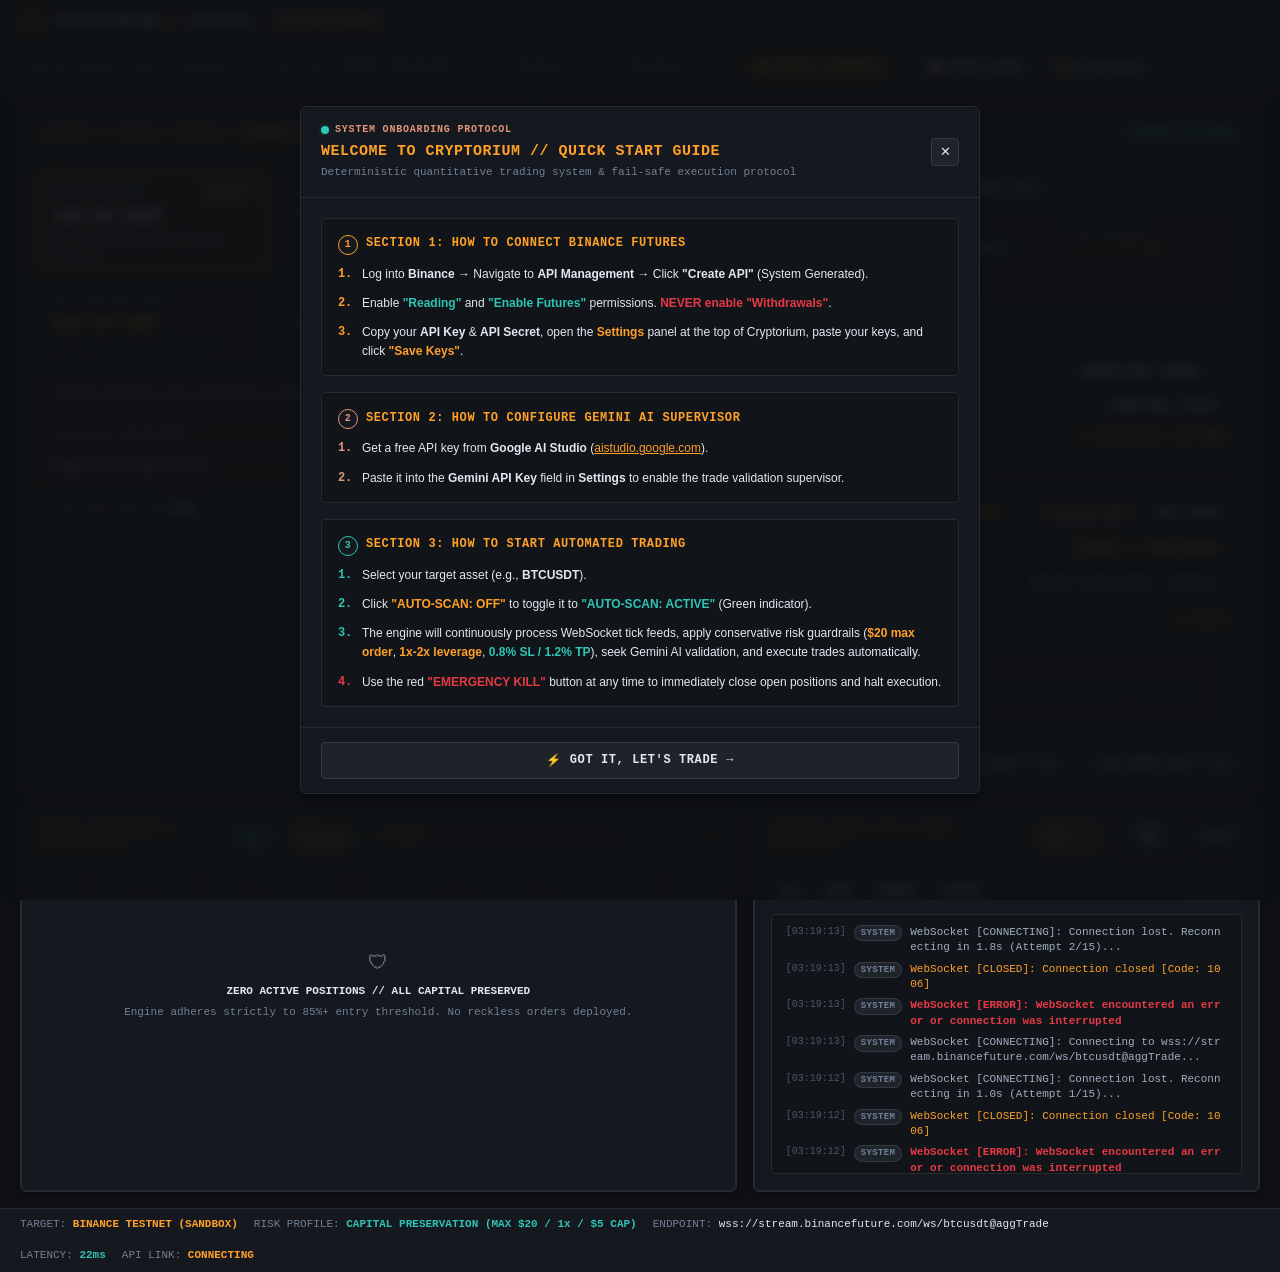
==== commit 2a7e2086: "Update terminal.html" ====
--- a/public/terminal.html
+++ b/public/terminal.html
@@ -2456,9 +2456,7 @@
 
       // --- PHASE 4: GEMINI AI MARKET REGIME SUPERVISOR INSTANCE ---
       const geminiSupervisor = new GeminiSupervisor({
-        endpoint:    const geminiSupervisor = new GeminiSupervisor({
-       endpoint: 'https://generativelanguage.googleapis.com/v1beta/models/gemini-1.5-flash:generateContent',
-       timeoutMs: 2500,
+        endpoint: '/api/supervisor',
         timeoutMs: 2500,
         confidenceThreshold: 0.80,
         logger: (category, message, level) => {
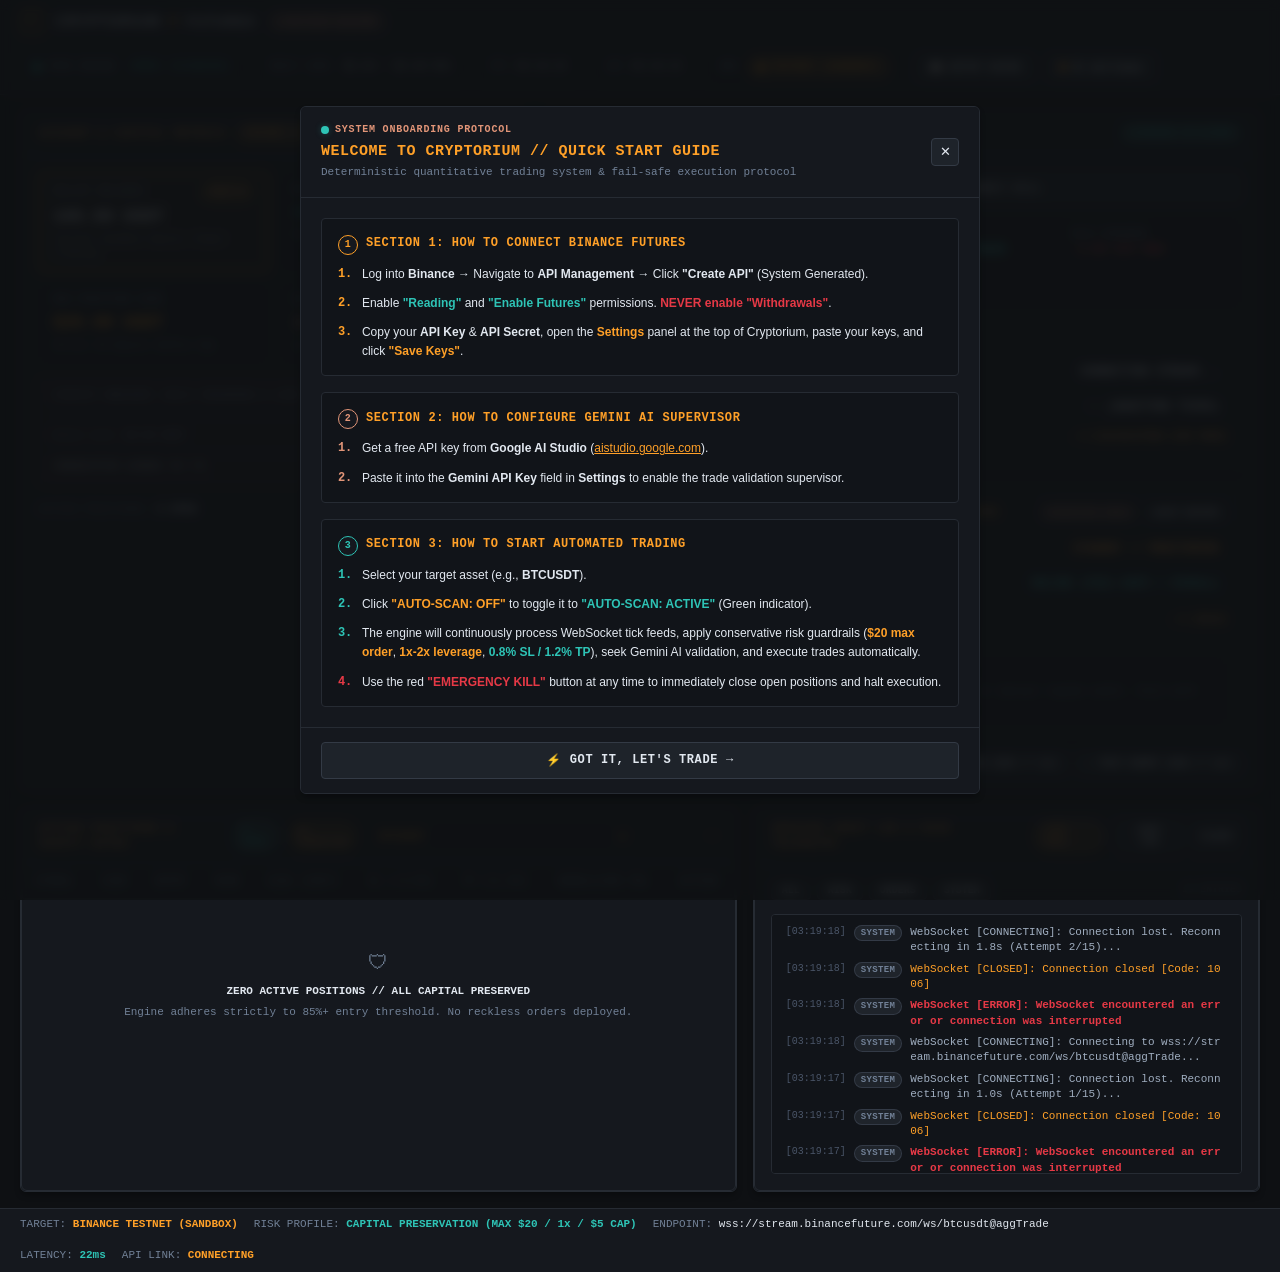
==== commit a62c25c5: "Update terminal.html" ====
--- a/public/terminal.html
+++ b/public/terminal.html
@@ -2456,7 +2456,7 @@
 
       // --- PHASE 4: GEMINI AI MARKET REGIME SUPERVISOR INSTANCE ---
       const geminiSupervisor = new GeminiSupervisor({
-        endpoint: '/api/supervisor',
+        endpoint: 'https://generativelanguage.googleapis.com/v1beta/models/gemini-1.5-flash:generateContent',
         timeoutMs: 2500,
         confidenceThreshold: 0.80,
         logger: (category, message, level) => {
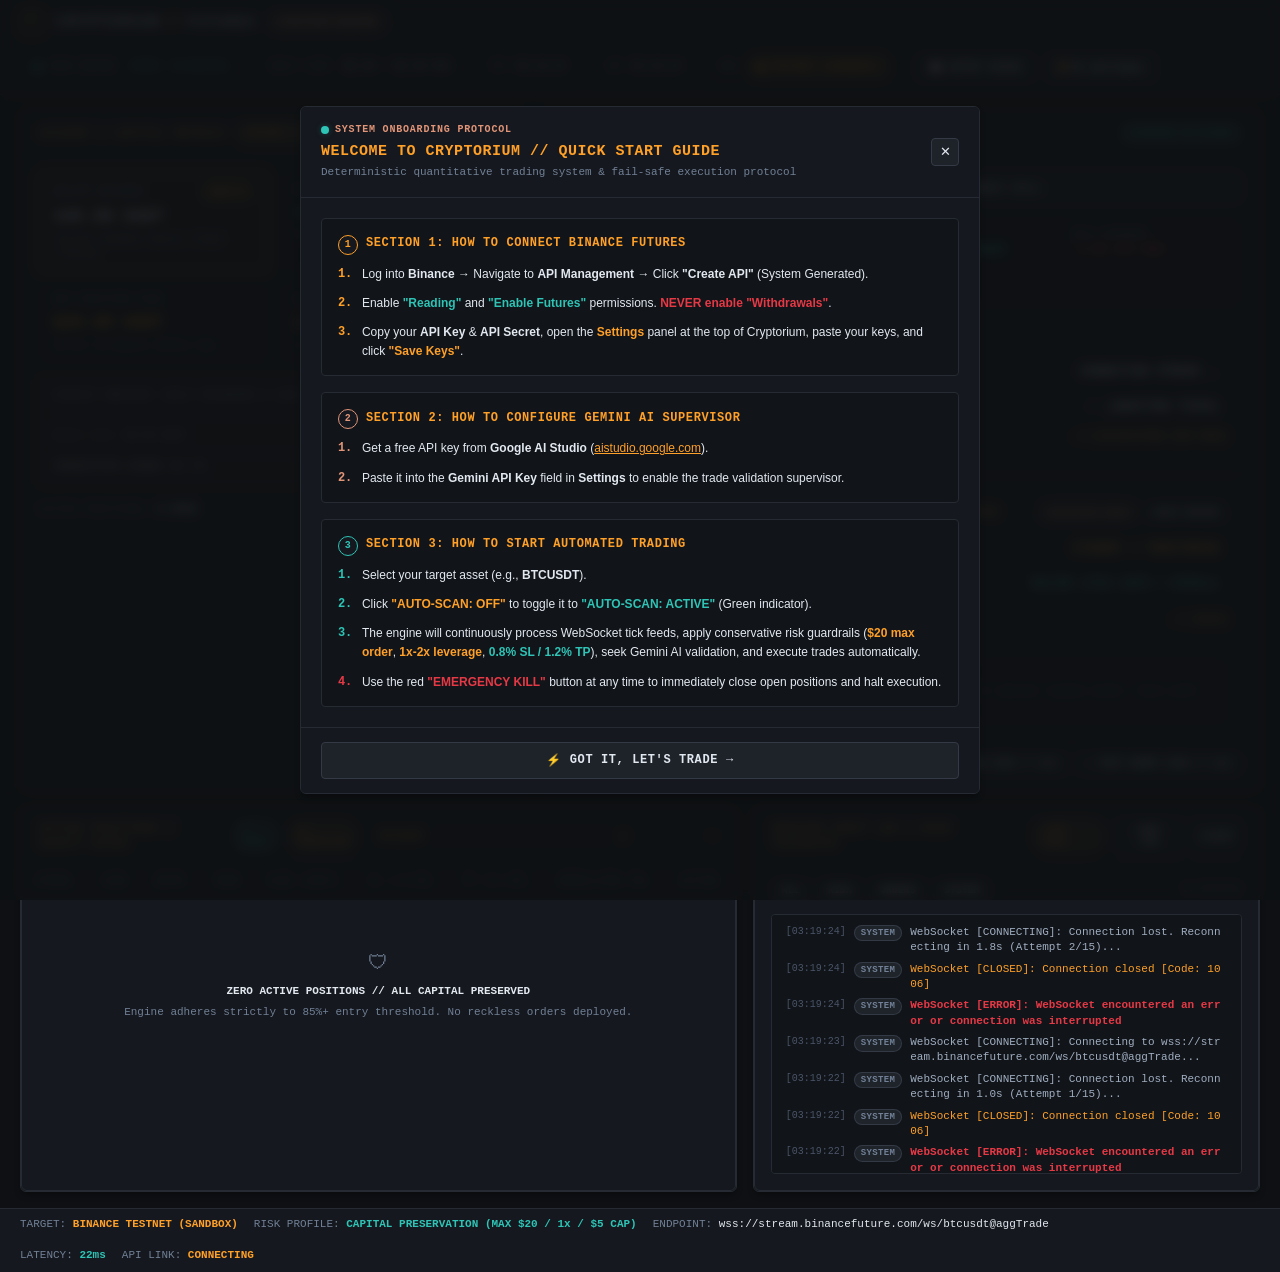
==== commit f1bc5918: "Update terminal.html" ====
--- a/public/terminal.html
+++ b/public/terminal.html
@@ -2456,7 +2456,7 @@
 
       // --- PHASE 4: GEMINI AI MARKET REGIME SUPERVISOR INSTANCE ---
       const geminiSupervisor = new GeminiSupervisor({
-        endpoint: 'https://generativelanguage.googleapis.com/v1beta/models/gemini-1.5-flash:generateContent',
+        endpoint: 'https://generativelanguage.googleapis.com/v1beta/models/gemini-3.8-flash:generateContent',
         timeoutMs: 2500,
         confidenceThreshold: 0.80,
         logger: (category, message, level) => {
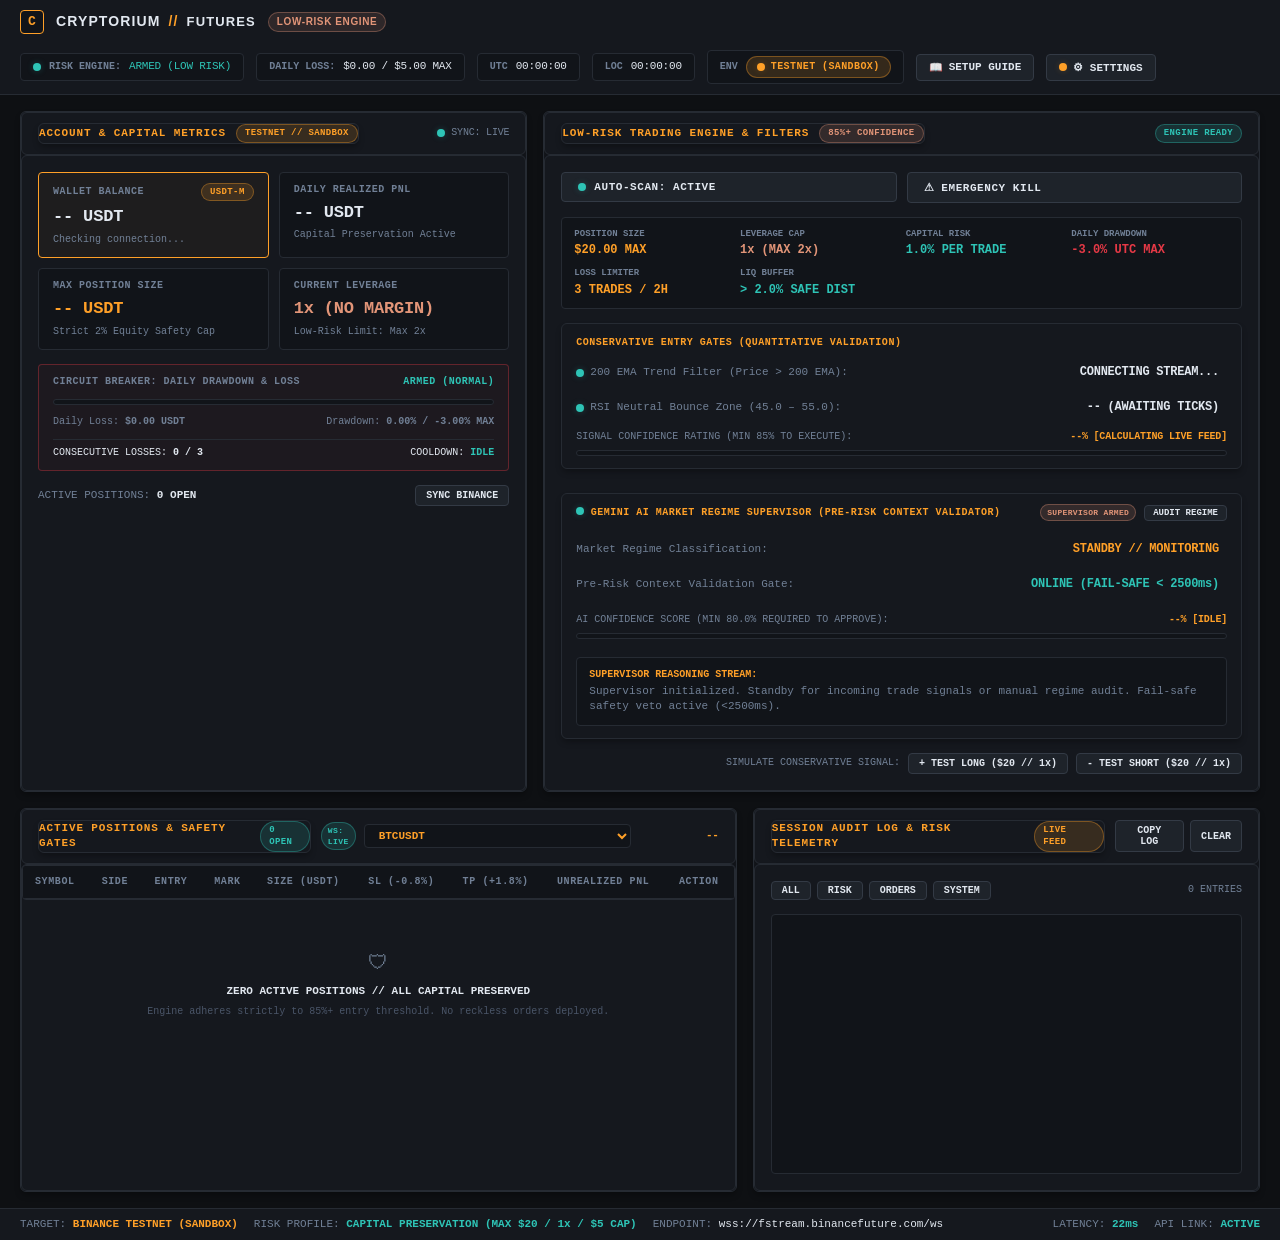
==== commit 2abf0042: "Update terminal.html" ====
--- a/public/terminal.html
+++ b/public/terminal.html
@@ -2456,7 +2456,7 @@
 
       // --- PHASE 4: GEMINI AI MARKET REGIME SUPERVISOR INSTANCE ---
       const geminiSupervisor = new GeminiSupervisor({
-        endpoint: 'https://generativelanguage.googleapis.com/v1beta/models/gemini-3.8-flash:generateContent',
+        endpoint: 'https://generativelanguage.googleapis.com/v1beta/models/gemini-1.5-flash:generateContent',
         timeoutMs: 2500,
         confidenceThreshold: 0.80,
         logger: (category, message, level) => {
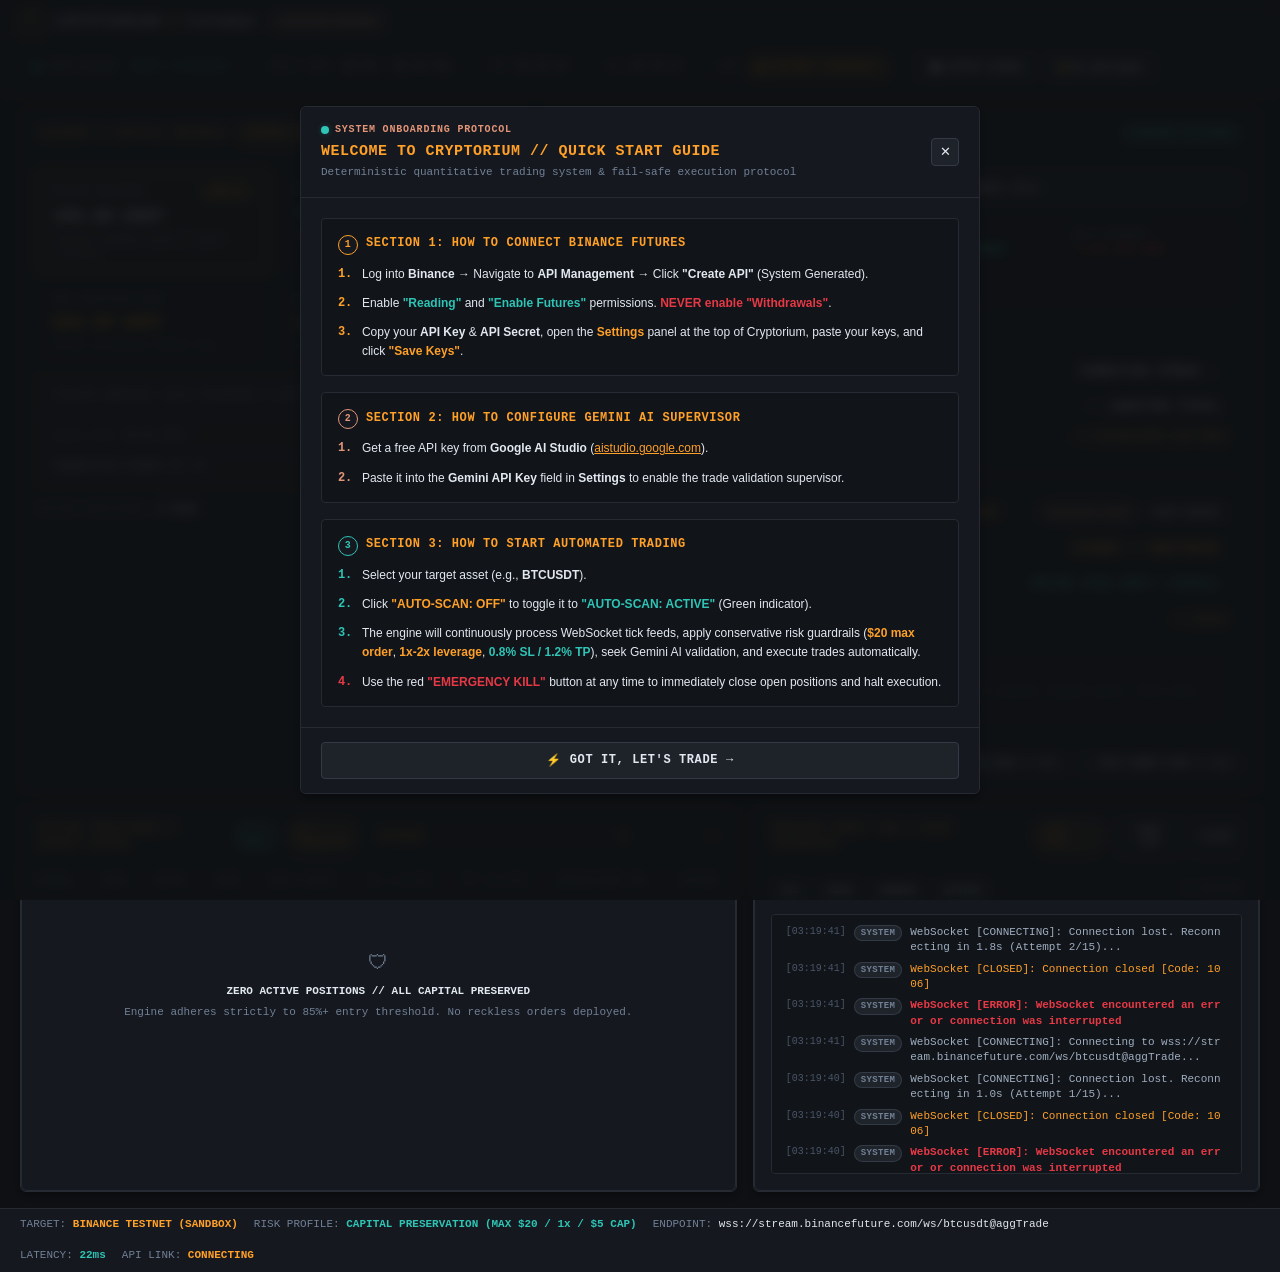
==== commit c8ec595b: "Fixed Gemini endpoint override in terminal.html" ====
--- a/public/terminal.html
+++ b/public/terminal.html
@@ -2455,9 +2455,11 @@
       });
 
       // --- PHASE 4: GEMINI AI MARKET REGIME SUPERVISOR INSTANCE ---
-      const geminiSupervisor = new GeminiSupervisor({
-        endpoint: 'https://generativelanguage.googleapis.com/v1beta/models/gemini-1.5-flash:generateContent',
-        timeoutMs: 2500,
+         const savedGeminiKey = localStorage.getItem(STORAGE_KEYS.GEMINI_KEY) || '';
+   const geminiSupervisor = new GeminiSupervisor({
+   endpoint: 'https://generativelanguage.googleapis.com/v1beta/models/gemini-3.8-flash:generateContent',
+   apiKey: savedGeminiKey,
+   timeoutMs: 2500,
         confidenceThreshold: 0.80,
         logger: (category, message, level) => {
           logAudit(category, message, level === 'warn' ? 'warn' : level === 'success' ? 'success' : 'info');
@@ -4092,18 +4094,6 @@
         // Initial background account sync if keys stored
         syncBinanceAccountData();
 
-        // --- AUTO-SYNC BALANCE TO PREVENT STALE DATA ERRORS ---
-setInterval(() => {
-    const hasKeys = localStorage.getItem(STORAGE_KEYS.API_KEY);
-    if (hasKeys) {
-        // If API keys are connected, fetch live data every 30 seconds
-        syncBinanceAccountData();
-    } else {
-        // If in Sandbox mode, just refresh the timestamp so the Risk Engine stays happy
-        state.lastBalanceUpdate = Date.now();
-    }
-}, 30000); // 30000 milliseconds = 30 seconds
-        
         // Check First-Launch Onboarding status
         checkFirstLaunchOnboarding();
       }
